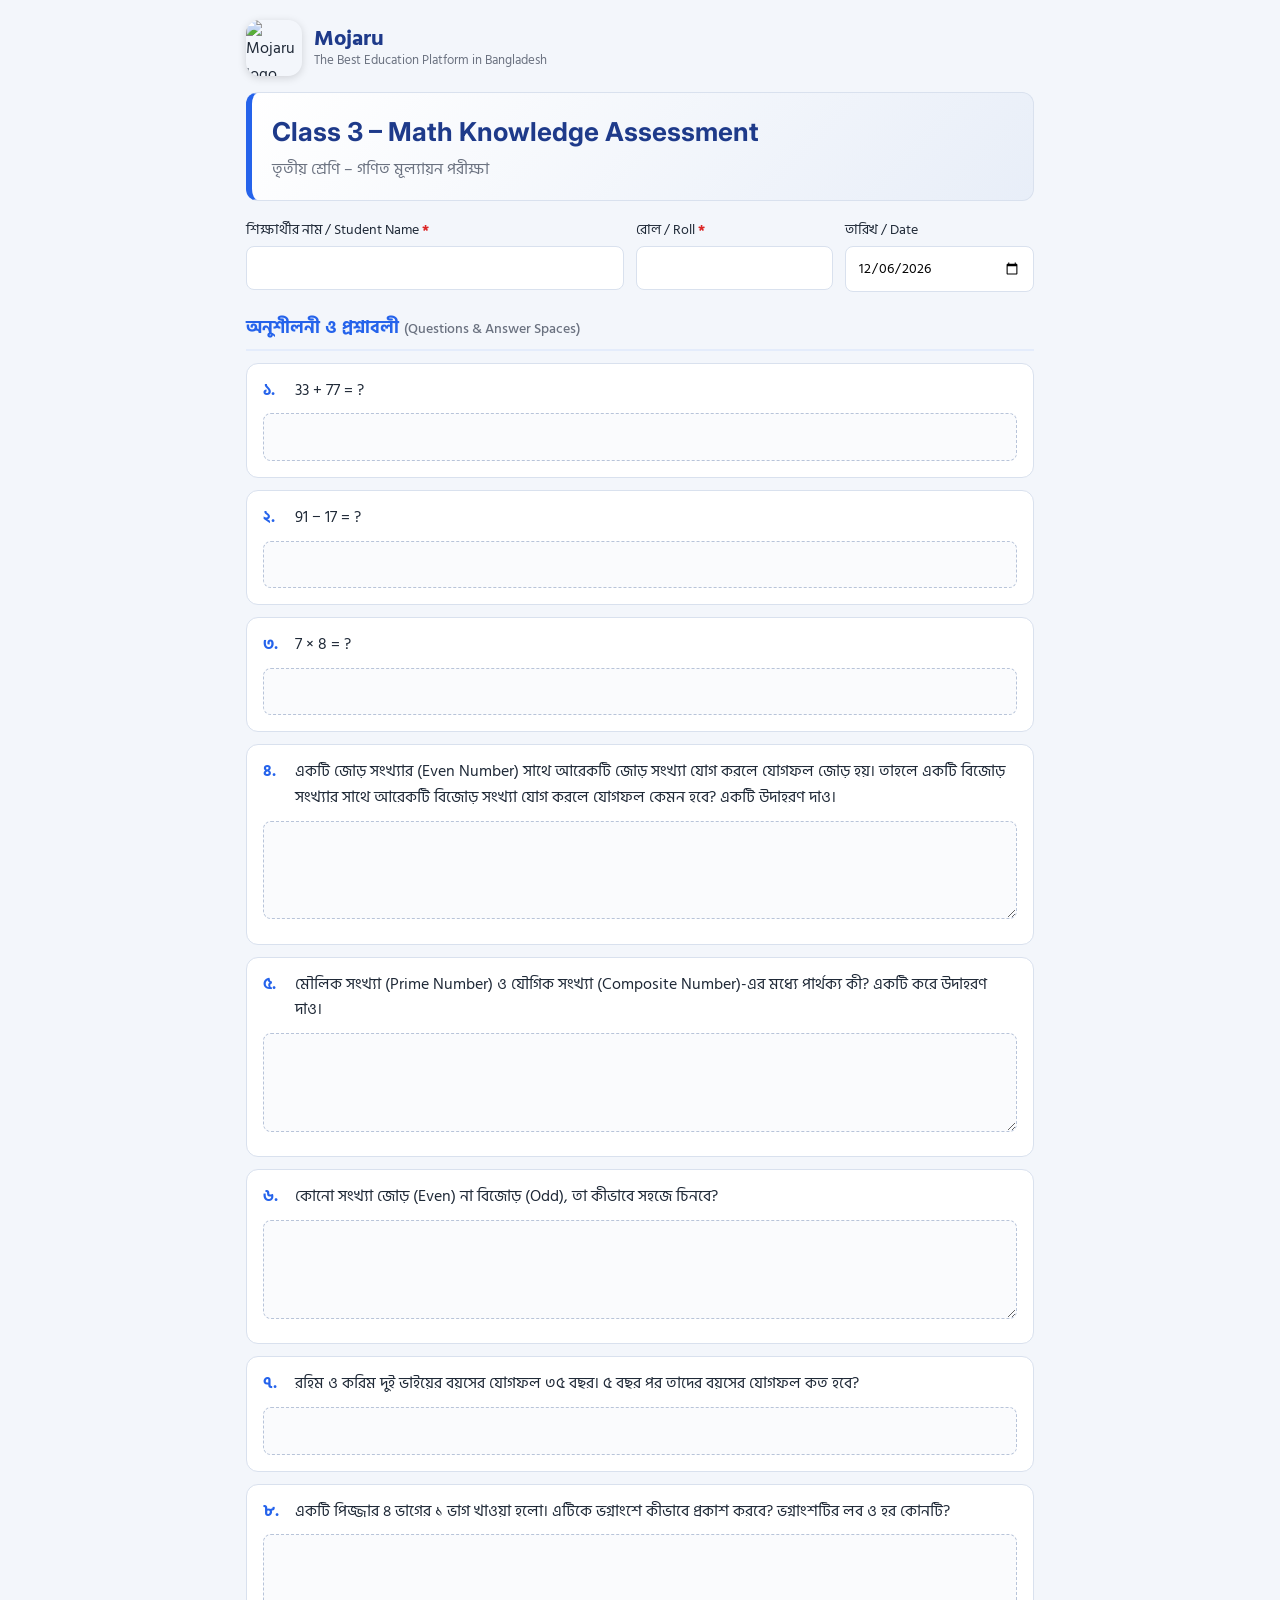
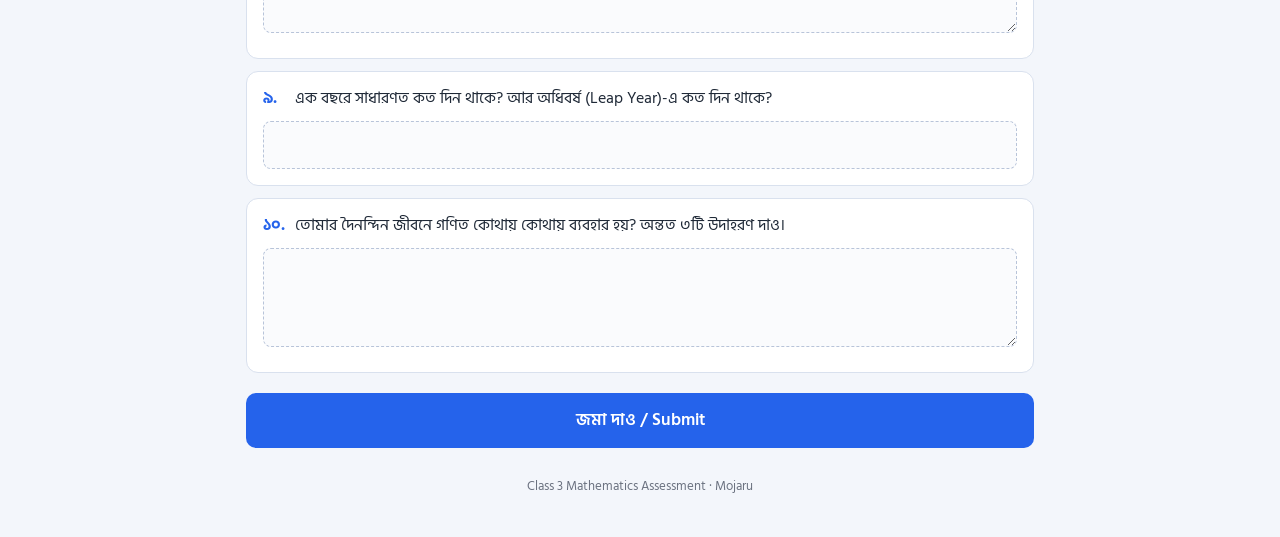
==== index.html @ cbced2e8 "added the qs files" ====
<!DOCTYPE html>
<html lang="bn">
<head>
  <meta charset="UTF-8" />
  <meta name="viewport" content="width=device-width, initial-scale=1" />
  <title>Class 3 – Math Knowledge Assessment | Mojaru</title>
  <link rel="icon" href="https://play-lh.googleusercontent.com/64AHz5lGb3PCpSj0ZFTKEjFczFVuwrWBOUv_wPW1bDMEexcfYLxAdQEu1C7kNn1HbvoEmeVVFfEOszrmVNJf8KE=w96-h96" />
  <link rel="preconnect" href="https://fonts.googleapis.com" />
  <link rel="preconnect" href="https://fonts.gstatic.com" crossorigin />
  <link href="https://fonts.googleapis.com/css2?family=Hind+Siliguri:wght@400;500;600;700&family=Inter:wght@400;500;600;700&display=swap" rel="stylesheet" />
  <link rel="stylesheet" href="style.css" />
</head>
<body>
  <main class="container">

    <header class="brand">
      <img class="logo" src="https://play-lh.googleusercontent.com/64AHz5lGb3PCpSj0ZFTKEjFczFVuwrWBOUv_wPW1bDMEexcfYLxAdQEu1C7kNn1HbvoEmeVVFfEOszrmVNJf8KE=w192-h192" alt="Mojaru logo" width="56" height="56" />
      <div>
        <div class="brand-name">Mojaru</div>
        <div class="brand-tag">The Best Education Platform in Bangladesh</div>
      </div>
    </header>

    <section id="formView">
      <div class="title-card">
        <h1>Class 3 – Math Knowledge Assessment</h1>
        <p>তৃতীয় শ্রেণি – গণিত মূল্যায়ন পরীক্ষা</p>
      </div>

      <form id="assessmentForm" novalidate>
        <div class="info-grid">
          <label class="field">
            <span>শিক্ষার্থীর নাম / Student Name <b class="req">*</b></span>
            <input type="text" id="studentName" name="studentName" autocomplete="name" required />
          </label>
          <label class="field">
            <span>রোল / Roll <b class="req">*</b></span>
            <input type="text" id="roll" name="roll" inputmode="numeric" required />
          </label>
          <label class="field">
            <span>তারিখ / Date</span>
            <input type="date" id="date" name="date" />
          </label>
        </div>

        <h2 class="section-title">অনুশীলনী ও প্রশ্নাবলী <small>(Questions &amp; Answer Spaces)</small></h2>

        <div id="questions"></div>

        <p id="formError" class="error" role="alert" hidden></p>

        <button type="submit" id="submitBtn" class="btn">
          <span class="btn-label">জমা দাও / Submit</span>
          <span class="spinner" aria-hidden="true"></span>
        </button>
      </form>
    </section>

    <section id="doneView" class="done" hidden>
      <div class="done-icon">✓</div>
      <h2>ধন্যবাদ! / Thank you!</h2>
      <p id="doneMsg">তোমার উত্তর সফলভাবে জমা হয়েছে।</p>
      <button type="button" id="againBtn" class="btn btn-ghost">আরেকজন শিক্ষার্থীর জন্য / New student</button>
    </section>

    <footer class="foot">Class 3 Mathematics Assessment · Mojaru</footer>
  </main>

  <script src="script.js"></script>
</body>
</html>
---- style.css ----
:root {
  --blue: #1e3a8a;
  --blue-2: #2563eb;
  --bg: #f3f6fb;
  --card: #ffffff;
  --line: #d9e1ee;
  --text: #1f2937;
  --muted: #6b7280;
  --danger: #dc2626;
  --ok: #16a34a;
  --radius: 12px;
}

* { box-sizing: border-box; }

body {
  margin: 0;
  background: var(--bg);
  color: var(--text);
  font-family: "Hind Siliguri", "Inter", system-ui, -apple-system, "Segoe UI", sans-serif;
  line-height: 1.6;
}

.container {
  max-width: 820px;
  margin: 0 auto;
  padding: 20px 16px 40px;
}

/* Brand */
.brand {
  display: flex;
  align-items: center;
  gap: 12px;
  margin-bottom: 16px;
}
.logo {
  border-radius: 14px;
  box-shadow: 0 2px 8px rgba(0, 0, 0, 0.15);
  object-fit: cover;
}
.brand-name { font-size: 22px; font-weight: 700; color: var(--blue); line-height: 1.1; }
.brand-tag { font-size: 13px; color: var(--muted); }

/* Title */
.title-card {
  background: linear-gradient(135deg, #ffffff, #e8eef8);
  border: 1px solid var(--line);
  border-left: 6px solid var(--blue-2);
  border-radius: var(--radius);
  padding: 18px 20px;
  margin-bottom: 18px;
}
.title-card h1 { margin: 0; font-size: 26px; color: var(--blue); font-family: "Inter", "Hind Siliguri", sans-serif; }
.title-card p { margin: 4px 0 0; color: var(--muted); }

/* Student info */
.info-grid {
  display: grid;
  grid-template-columns: 2fr 1fr 1fr;
  gap: 12px;
  margin-bottom: 8px;
}
.field { display: flex; flex-direction: column; gap: 4px; font-size: 14px; }
.field input {
  padding: 10px 12px;
  border: 1px solid var(--line);
  border-radius: 8px;
  font: inherit;
  background: #fff;
}
.req { color: var(--danger); }

.section-title {
  margin: 22px 0 12px;
  font-size: 18px;
  color: var(--blue-2);
  padding-bottom: 6px;
  border-bottom: 2px solid #e4ecfb;
}
.section-title small { color: var(--muted); font-weight: 500; font-size: 14px; }

/* Question cards */
.q-card {
  background: var(--card);
  border: 1px solid var(--line);
  border-radius: var(--radius);
  padding: 14px 16px 16px;
  margin-bottom: 12px;
  transition: border-color 0.15s, box-shadow 0.15s;
}
.q-card:focus-within { border-color: var(--blue-2); box-shadow: 0 0 0 3px rgba(37, 99, 235, 0.12); }
.q-card.missing { border-color: var(--danger); }

.q-text { display: flex; gap: 10px; font-size: 16px; }
.q-num { color: var(--blue-2); font-weight: 700; min-width: 22px; }

.q-card textarea,
.q-card input[type="text"] {
  width: 100%;
  margin-top: 10px;
  padding: 10px 12px;
  border: 1px dashed #b8c4d9;
  border-radius: 8px;
  font: inherit;
  background: #fafbfd;
  resize: vertical;
}
.q-card textarea:focus,
.q-card input[type="text"]:focus { outline: none; border-style: solid; border-color: var(--blue-2); background: #fff; }

/* Buttons */
.btn {
  display: inline-flex;
  align-items: center;
  justify-content: center;
  gap: 10px;
  width: 100%;
  margin-top: 8px;
  padding: 14px 20px;
  border: 0;
  border-radius: 10px;
  background: var(--blue-2);
  color: #fff;
  font: inherit;
  font-weight: 600;
  font-size: 17px;
  cursor: pointer;
  transition: background 0.15s, transform 0.05s;
}
.btn:hover { background: #1d4ed8; }
.btn:active { transform: translateY(1px); }
.btn:disabled { opacity: 0.7; cursor: not-allowed; }
.btn-ghost { background: #fff; color: var(--blue-2); border: 1px solid var(--blue-2); }
.btn-ghost:hover { background: #eff5ff; }

.spinner {
  display: none;
  width: 18px;
  height: 18px;
  border: 3px solid rgba(255, 255, 255, 0.4);
  border-top-color: #fff;
  border-radius: 50%;
  animation: spin 0.8s linear infinite;
}
.btn.loading .spinner { display: inline-block; }
@keyframes spin { to { transform: rotate(360deg); } }

.error {
  background: #fef2f2;
  border: 1px solid #fecaca;
  color: var(--danger);
  padding: 10px 14px;
  border-radius: 8px;
  margin: 12px 0 0;
}

/* Done */
.done {
  text-align: center;
  background: var(--card);
  border: 1px solid var(--line);
  border-radius: var(--radius);
  padding: 40px 20px;
}
.done-icon {
  width: 72px; height: 72px; line-height: 72px;
  margin: 0 auto 12px;
  border-radius: 50%;
  background: #dcfce7;
  color: var(--ok);
  font-size: 38px;
  font-weight: 700;
}
.done h2 { margin: 0 0 6px; color: var(--blue); }
.done p { color: var(--muted); margin: 0 0 18px; }

.foot { margin-top: 28px; text-align: center; font-size: 13px; color: var(--muted); }

[hidden] { display: none !important; }

@media (max-width: 640px) {
  .info-grid { grid-template-columns: 1fr; }
  .title-card h1 { font-size: 21px; }
}

@media print {
  .btn, .foot { display: none; }
  body { background: #fff; }
}
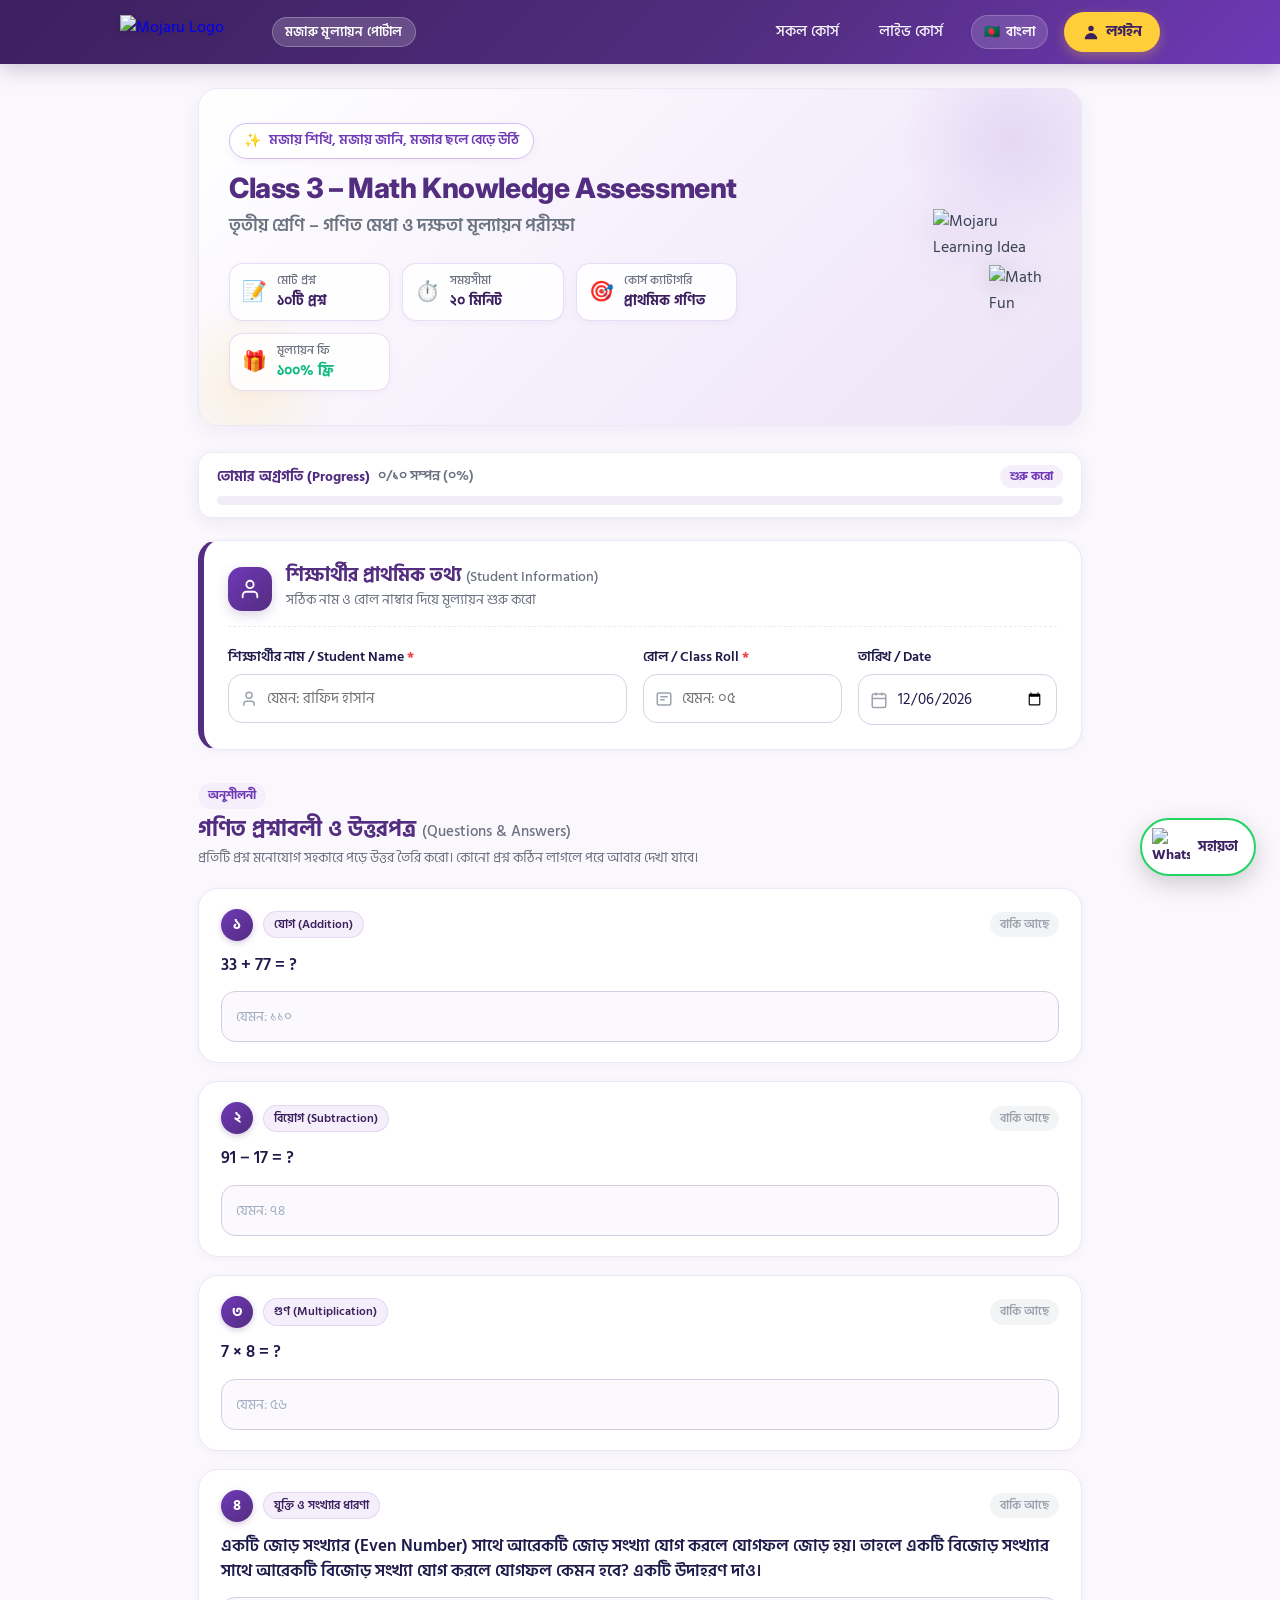
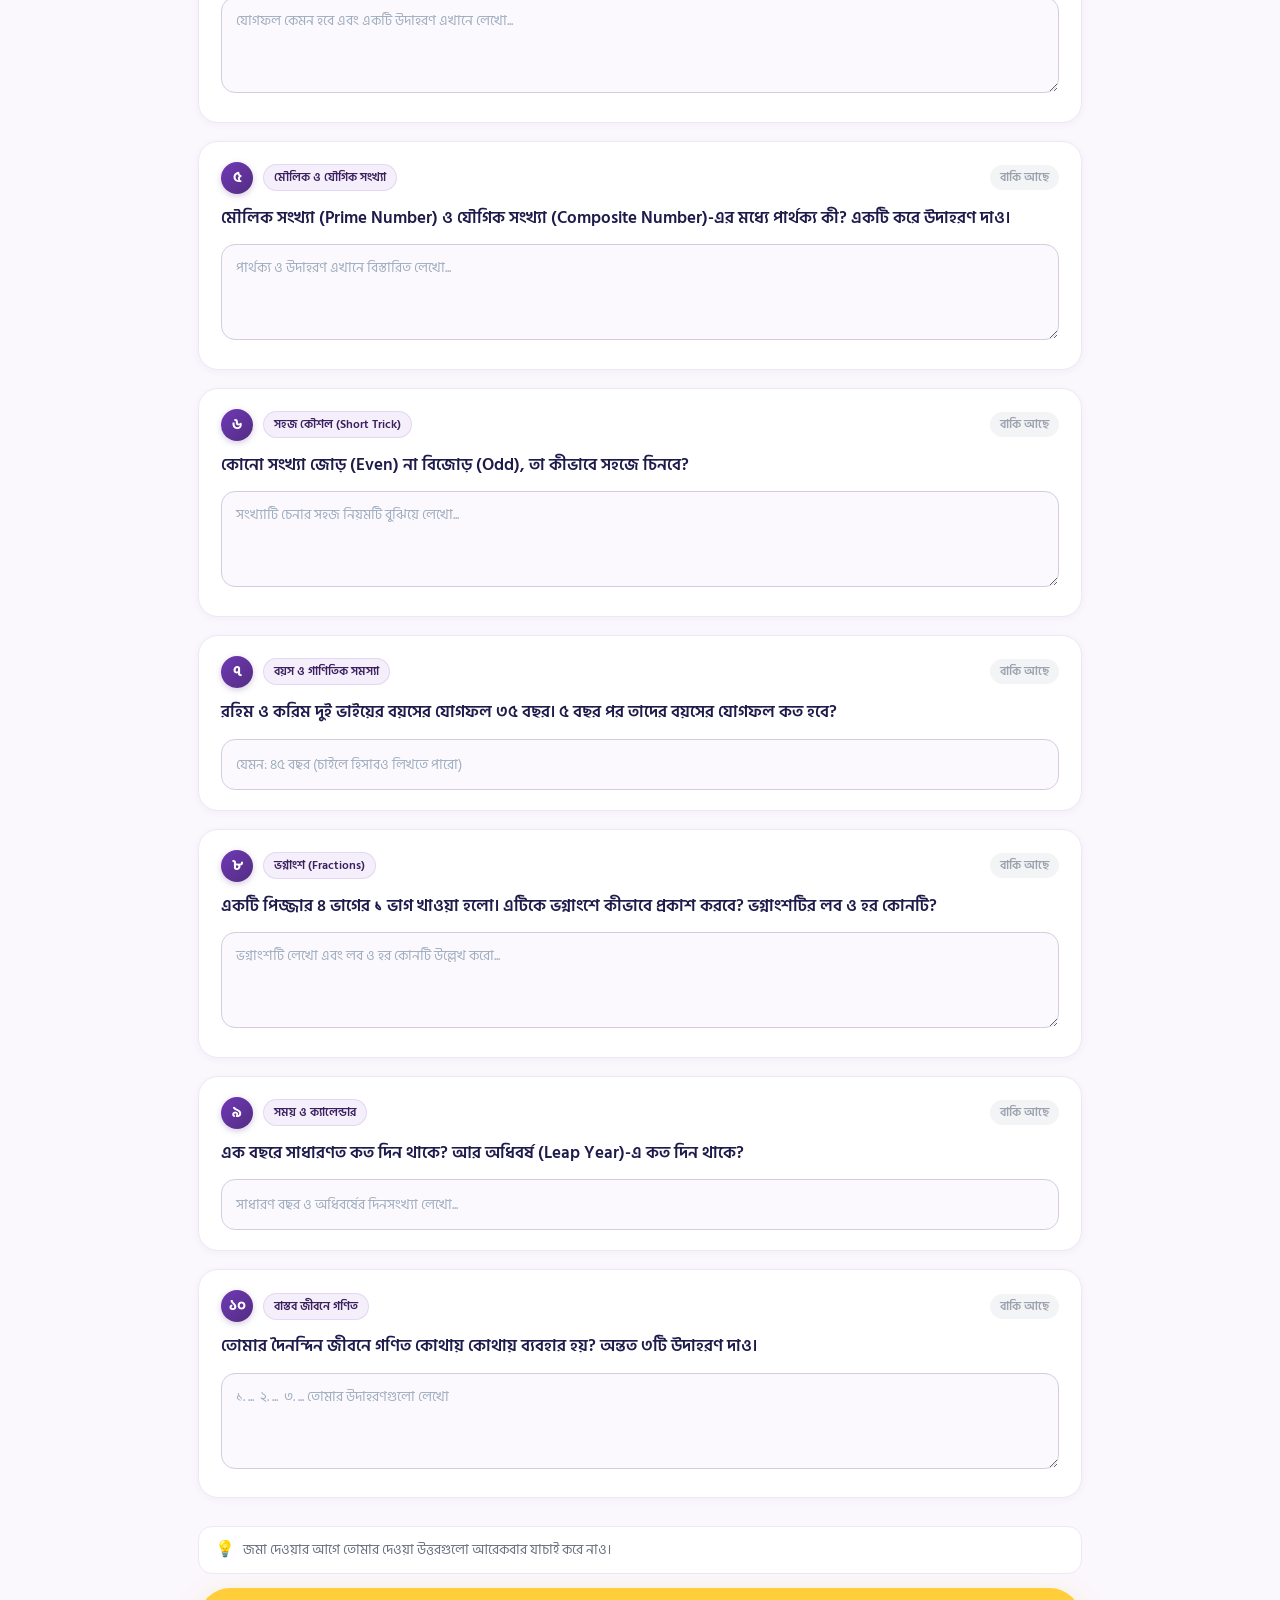
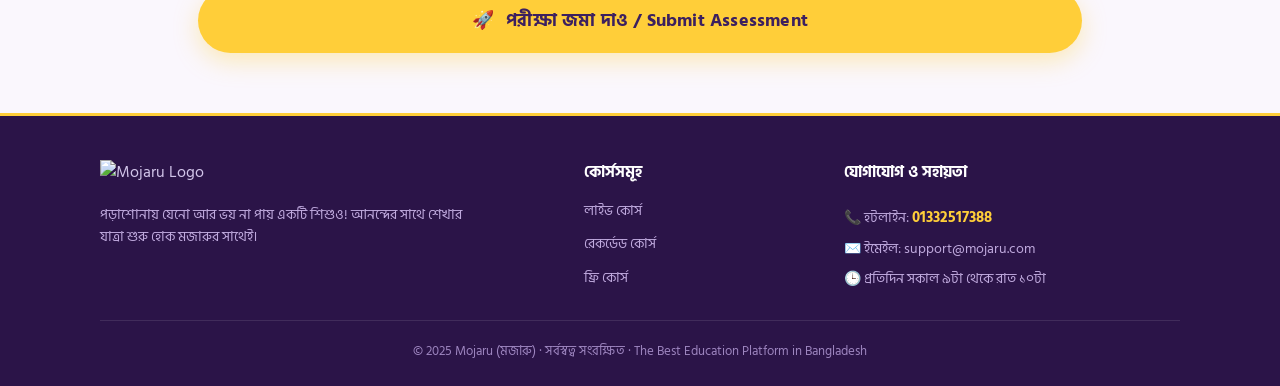
==== commit fbbea784: "update the UI" ====
--- a/index.html
+++ b/index.html
@@ -3,68 +3,300 @@
 <head>
   <meta charset="UTF-8" />
   <meta name="viewport" content="width=device-width, initial-scale=1" />
-  <title>Class 3 – Math Knowledge Assessment | Mojaru</title>
-  <link rel="icon" href="https://play-lh.googleusercontent.com/64AHz5lGb3PCpSj0ZFTKEjFczFVuwrWBOUv_wPW1bDMEexcfYLxAdQEu1C7kNn1HbvoEmeVVFfEOszrmVNJf8KE=w96-h96" />
+  <title>Class 3 – Math Knowledge Assessment | Mojaru (মজারু)</title>
+  <link rel="icon" href="https://mojaru.com/_next/static/media/logo.0992b3f2.png" />
   <link rel="preconnect" href="https://fonts.googleapis.com" />
   <link rel="preconnect" href="https://fonts.gstatic.com" crossorigin />
-  <link href="https://fonts.googleapis.com/css2?family=Hind+Siliguri:wght@400;500;600;700&family=Inter:wght@400;500;600;700&display=swap" rel="stylesheet" />
+  <link href="https://fonts.googleapis.com/css2?family=Hind+Siliguri:wght@400;500;600;700&family=Inter:wght@400;500;600;700;800&display=swap" rel="stylesheet" />
   <link rel="stylesheet" href="style.css" />
 </head>
 <body>
-  <main class="container">
-
-    <header class="brand">
-      <img class="logo" src="https://play-lh.googleusercontent.com/64AHz5lGb3PCpSj0ZFTKEjFczFVuwrWBOUv_wPW1bDMEexcfYLxAdQEu1C7kNn1HbvoEmeVVFfEOszrmVNJf8KE=w192-h192" alt="Mojaru logo" width="56" height="56" />
-      <div>
-        <div class="brand-name">Mojaru</div>
-        <div class="brand-tag">The Best Education Platform in Bangladesh</div>
-      </div>
-    </header>
-
-    <section id="formView">
-      <div class="title-card">
-        <h1>Class 3 – Math Knowledge Assessment</h1>
-        <p>তৃতীয় শ্রেণি – গণিত মূল্যায়ন পরীক্ষা</p>
+
+  <!-- Mojaru Top Navigation Header -->
+  <header class="mojaru-header">
+    <div class="header-inner">
+      <div class="header-left">
+        <a href="https://mojaru.com/bn" target="_blank" rel="noopener noreferrer" class="logo-link" aria-label="Mojaru Home">
+          <img class="mojaru-logo" src="https://mojaru.com/_next/static/media/Logo.60efc7c2.png" alt="Mojaru Logo" width="138" height="34" />
+        </a>
+        <span class="portal-badge">মজারু মূল্যায়ন পোর্টাল</span>
+      </div>
+
+      <nav class="header-nav">
+        <a href="https://mojaru.com/bn/courses/all_course" target="_blank" rel="noopener noreferrer" class="nav-item">সকল কোর্স</a>
+        <a href="https://mojaru.com/bn/courses/all_course?courseType=live" target="_blank" rel="noopener noreferrer" class="nav-item">লাইভ কোর্স</a>
+        <div class="lang-pill">
+          <span class="flag-icon">🇧🇩</span>
+          <span>বাংলা</span>
+        </div>
+        <a href="https://mojaru.com/bn/login" target="_blank" rel="noopener noreferrer" class="btn-login-mojaru">
+          <svg width="18" height="18" viewBox="0 0 20 20" fill="currentColor">
+            <path fill-rule="evenodd" d="M10 9a3 3 0 100-6 3 3 0 000 6zm-7 9a7 7 0 1114 0H3z" clip-rule="evenodd"></path>
+          </svg>
+          <span>লগইন</span>
+        </a>
+      </nav>
+    </div>
+  </header>
+
+  <!-- Main Content Container -->
+  <main class="page-container">
+
+    <!-- Hero / Assessment Banner -->
+    <section class="mojaru-hero">
+      <div class="hero-decor decor-1" aria-hidden="true"></div>
+      <div class="hero-decor decor-2" aria-hidden="true"></div>
+
+      <div class="hero-content">
+        <div class="hero-pill">
+          <span class="pill-sparkle">✨</span>
+          <span>মজায় শিখি, মজায় জানি, মজার ছলে বেড়ে উঠি</span>
+        </div>
+
+        <h1 class="hero-title">Class 3 – Math Knowledge Assessment</h1>
+        <p class="hero-subtitle">তৃতীয় শ্রেণি – গণিত মেধা ও দক্ষতা মূল্যায়ন পরীক্ষা</p>
+
+        <!-- Quick Info Badges -->
+        <div class="hero-meta-grid">
+          <div class="meta-chip">
+            <span class="chip-icon">📝</span>
+            <div class="chip-text">
+              <span class="chip-label">মোট প্রশ্ন</span>
+              <strong class="chip-val">১০টি প্রশ্ন</strong>
+            </div>
+          </div>
+
+          <div class="meta-chip">
+            <span class="chip-icon">⏱️</span>
+            <div class="chip-text">
+              <span class="chip-label">সময়সীমা</span>
+              <strong class="chip-val">২০ মিনিট</strong>
+            </div>
+          </div>
+
+          <div class="meta-chip">
+            <span class="chip-icon">🎯</span>
+            <div class="chip-text">
+              <span class="chip-label">কোর্স ক্যাটাগরি</span>
+              <strong class="chip-val">প্রাথমিক গণিত</strong>
+            </div>
+          </div>
+
+          <div class="meta-chip">
+            <span class="chip-icon">🎁</span>
+            <div class="chip-text">
+              <span class="chip-label">মূল্যায়ন ফি</span>
+              <strong class="chip-val chip-free">১০০% ফ্রি</strong>
+            </div>
+          </div>
+        </div>
+      </div>
+
+      <!-- Hero Mascot Illustration -->
+      <div class="hero-art-box">
+        <img class="hero-bulb" src="https://mojaru.com/_next/static/media/Bulb-icon.435cb339.png" alt="Mojaru Learning Idea" width="90" height="90" />
+        <img class="hero-math-badge" src="https://mojaru.com/_next/static/media/math.2bdc2a9e.png" alt="Math Fun" width="70" height="70" />
+      </div>
+    </section>
+
+    <!-- Assessment Form View -->
+    <section id="formView" class="form-wrapper">
+
+      <!-- Sticky Progress Bar Tracker -->
+      <div id="stickyProgress" class="progress-container">
+        <div class="progress-bar-head">
+          <div class="progress-text-group">
+            <span class="progress-title">তোমার অগ্রগতি (Progress)</span>
+            <span id="progressSummary" class="progress-count">০/১০ সম্পন্ন (০%)</span>
+          </div>
+          <span class="progress-badge" id="progressStatus">শুরু করো</span>
+        </div>
+        <div class="progress-track">
+          <div id="progressBar" class="progress-fill" style="width: 0%;"></div>
+        </div>
       </div>
 
       <form id="assessmentForm" novalidate>
-        <div class="info-grid">
-          <label class="field">
-            <span>শিক্ষার্থীর নাম / Student Name <b class="req">*</b></span>
-            <input type="text" id="studentName" name="studentName" autocomplete="name" required />
-          </label>
-          <label class="field">
-            <span>রোল / Roll <b class="req">*</b></span>
-            <input type="text" id="roll" name="roll" inputmode="numeric" required />
-          </label>
-          <label class="field">
-            <span>তারিখ / Date</span>
-            <input type="date" id="date" name="date" />
-          </label>
-        </div>
-
-        <h2 class="section-title">অনুশীলনী ও প্রশ্নাবলী <small>(Questions &amp; Answer Spaces)</small></h2>
-
-        <div id="questions"></div>
-
-        <p id="formError" class="error" role="alert" hidden></p>
-
-        <button type="submit" id="submitBtn" class="btn">
-          <span class="btn-label">জমা দাও / Submit</span>
-          <span class="spinner" aria-hidden="true"></span>
-        </button>
+        
+        <!-- Student Information Card -->
+        <div class="mojaru-card student-card">
+          <div class="card-head">
+            <div class="card-icon-pill">
+              <svg width="22" height="22" viewBox="0 0 24 24" fill="none" stroke="currentColor" stroke-width="2" stroke-linecap="round" stroke-linejoin="round">
+                <path d="M20 21v-2a4 4 0 0 0-4-4H8a4 4 0 0 0-4 4v2"></path>
+                <circle cx="12" cy="7" r="4"></circle>
+              </svg>
+            </div>
+            <div>
+              <h2 class="card-title">শিক্ষার্থীর প্রাথমিক তথ্য <span class="en-sub">(Student Information)</span></h2>
+              <p class="card-sub">সঠিক নাম ও রোল নাম্বার দিয়ে মূল্যায়ন শুরু করো</p>
+            </div>
+          </div>
+
+          <div class="info-grid">
+            <label class="field-item">
+              <span class="field-label">শিক্ষার্থীর নাম / Student Name <b class="req">*</b></span>
+              <div class="input-with-icon">
+                <svg class="field-svg" width="18" height="18" viewBox="0 0 24 24" fill="none" stroke="currentColor" stroke-width="2">
+                  <path d="M19 21v-2a4 4 0 0 0-4-4H9a4 4 0 0 0-4 4v2"></path>
+                  <circle cx="12" cy="7" r="4"></circle>
+                </svg>
+                <input type="text" id="studentName" name="studentName" autocomplete="name" placeholder="যেমন: রাফিদ হাসান" required />
+              </div>
+            </label>
+
+            <label class="field-item">
+              <span class="field-label">রোল / Class Roll <b class="req">*</b></span>
+              <div class="input-with-icon">
+                <svg class="field-svg" width="18" height="18" viewBox="0 0 24 24" fill="none" stroke="currentColor" stroke-width="2">
+                  <rect x="3" y="4" width="18" height="16" rx="2"></rect>
+                  <line x1="7" y1="9" x2="17" y2="9"></line>
+                  <line x1="7" y1="13" x2="13" y2="13"></line>
+                </svg>
+                <input type="text" id="roll" name="roll" inputmode="numeric" placeholder="যেমন: ০৫" required />
+              </div>
+            </label>
+
+            <label class="field-item">
+              <span class="field-label">তারিখ / Date</span>
+              <div class="input-with-icon">
+                <svg class="field-svg" width="18" height="18" viewBox="0 0 24 24" fill="none" stroke="currentColor" stroke-width="2">
+                  <rect x="3" y="4" width="18" height="18" rx="2" ry="2"></rect>
+                  <line x1="16" y1="2" x2="16" y2="6"></line>
+                  <line x1="8" y1="2" x2="8" y2="6"></line>
+                  <line x1="3" y1="10" x2="21" y2="10"></line>
+                </svg>
+                <input type="date" id="date" name="date" />
+              </div>
+            </label>
+          </div>
+        </div>
+
+        <!-- Section Title for Questions -->
+        <div class="questions-section-header">
+          <div class="section-title-left">
+            <span class="section-tag">অনুশীলনী</span>
+            <h2 class="section-heading">গণিত প্রশ্নাবলী ও উত্তরপত্র <small>(Questions &amp; Answers)</small></h2>
+            <p class="section-desc">প্রতিটি প্রশ্ন মনোযোগ সহকারে পড়ে উত্তর তৈরি করো। কোনো প্রশ্ন কঠিন লাগলে পরে আবার দেখা যাবে।</p>
+          </div>
+        </div>
+
+        <!-- Questions Dynamic Container -->
+        <div id="questions" class="questions-list"></div>
+
+        <!-- Error Notification Banner -->
+        <div id="formError" class="error-banner" role="alert" hidden>
+          <svg width="22" height="22" viewBox="0 0 24 24" fill="none" stroke="currentColor" stroke-width="2">
+            <circle cx="12" cy="12" r="10"></circle>
+            <line x1="12" y1="8" x2="12" y2="12"></line>
+            <line x1="12" y1="16" x2="12.01" y2="16"></line>
+          </svg>
+          <span id="formErrorMsg"></span>
+        </div>
+
+        <!-- Submission Actions Area -->
+        <div class="submit-action-box">
+          <div class="submit-helper-note">
+            <span class="note-icon">💡</span>
+            <span>জমা দেওয়ার আগে তোমার দেওয়া উত্তরগুলো আরেকবার যাচাই করে নাও।</span>
+          </div>
+
+          <button type="submit" id="submitBtn" class="btn-submit-mojaru">
+            <span class="btn-icon">🚀</span>
+            <span class="btn-label">পরীক্ষা জমা দাও / Submit Assessment</span>
+            <span class="spinner" aria-hidden="true"></span>
+          </button>
+        </div>
       </form>
     </section>
 
-    <section id="doneView" class="done" hidden>
-      <div class="done-icon">✓</div>
-      <h2>ধন্যবাদ! / Thank you!</h2>
-      <p id="doneMsg">তোমার উত্তর সফলভাবে জমা হয়েছে।</p>
-      <button type="button" id="againBtn" class="btn btn-ghost">আরেকজন শিক্ষার্থীর জন্য / New student</button>
+    <!-- Success / Done View -->
+    <section id="doneView" class="mojaru-card done-card" hidden>
+      <div class="celebrate-badge">
+        <span class="celebrate-emoji">🎉</span>
+      </div>
+
+      <div class="done-content">
+        <span class="done-tag">সফলভাবে সম্পন্ন হয়েছে</span>
+        <h2 class="done-title">অভিনন্দন! দারুণ পরীক্ষা দিয়েছো!</h2>
+        <p id="doneMsg" class="done-desc">তোমার উত্তরপত্র সফলভাবে মজারু সার্ভারে জমা হয়েছে।</p>
+
+        <div class="done-stats-box">
+          <div class="stat-item">
+            <span class="stat-label">শিক্ষার্থী</span>
+            <strong id="statName" class="stat-value">-</strong>
+          </div>
+          <div class="stat-divider"></div>
+          <div class="stat-item">
+            <span class="stat-label">রোল</span>
+            <strong id="statRoll" class="stat-value">-</strong>
+          </div>
+          <div class="stat-divider"></div>
+          <div class="stat-item">
+            <span class="stat-label">উত্তর সংখ্যা</span>
+            <strong id="statCount" class="stat-value">১০/১০</strong>
+          </div>
+        </div>
+
+        <div class="done-actions">
+          <button type="button" id="againBtn" class="btn-again">
+            <svg width="18" height="18" viewBox="0 0 24 24" fill="none" stroke="currentColor" stroke-width="2">
+              <path d="M3 12a9 9 0 0 1 9-9 9.75 9.75 0 0 1 6.74 2.74L21 8"></path>
+              <path d="M21 3v5h-5"></path>
+              <path d="M21 12a9 9 0 0 1-9 9 9.75 9.75 0 0 1-6.74-2.74L3 16"></path>
+              <path d="M8 16H3v5"></path>
+            </svg>
+            <span>আরেকজন শিক্ষার্থীর জন্য পরীক্ষা নাও</span>
+          </button>
+
+          <a href="https://mojaru.com/bn" target="_blank" rel="noopener noreferrer" class="btn-mojaru-home">
+            <span>মজারু ওয়েবসাইট ভিজিট করো 🌐</span>
+          </a>
+        </div>
+      </div>
     </section>
 
-    <footer class="foot">Class 3 Mathematics Assessment · Mojaru</footer>
   </main>
+
+  <!-- Mojaru Authentic Footer -->
+  <footer class="mojaru-footer">
+    <div class="footer-container">
+      <div class="footer-top">
+        <div class="footer-brand-col">
+          <img class="footer-logo" src="https://mojaru.com/_next/static/media/Logo.60efc7c2.png" alt="Mojaru Logo" width="140" height="34" />
+          <p class="footer-slogan">পড়াশোনায় যেনো আর ভয় না পায় একটি শিশুও! আনন্দের সাথে শেখার যাত্রা শুরু হোক মজারুর সাথেই।</p>
+        </div>
+
+        <div class="footer-links-col">
+          <h4 class="footer-heading">কোর্সসমূহ</h4>
+          <ul>
+            <li><a href="https://mojaru.com/bn/courses/all_course?courseType=live" target="_blank" rel="noopener noreferrer">লাইভ কোর্স</a></li>
+            <li><a href="https://mojaru.com/bn/courses/all_course?courseType=record" target="_blank" rel="noopener noreferrer">রেকর্ডেড কোর্স</a></li>
+            <li><a href="https://mojaru.com/bn/courses/all_course?courseType=free" target="_blank" rel="noopener noreferrer">ফ্রি কোর্স</a></li>
+          </ul>
+        </div>
+
+        <div class="footer-contact-col">
+          <h4 class="footer-heading">যোগাযোগ ও সহায়তা</h4>
+          <p class="contact-line">📞 হটলাইন: <strong>01332517388</strong></p>
+          <p class="contact-line">✉️ ইমেইল: support@mojaru.com</p>
+          <p class="contact-line">🕒 প্রতিদিন সকাল ৯টা থেকে রাত ১০টা</p>
+        </div>
+      </div>
+
+      <div class="footer-bottom">
+        <p>© 2025 Mojaru (মজারু) · সর্বস্বত্ব সংরক্ষিত · The Best Education Platform in Bangladesh</p>
+      </div>
+    </div>
+  </footer>
+
+  <!-- Floating WhatsApp Helpline Widget -->
+  <aside class="floating-whatsapp" aria-label="WhatsApp Support">
+    <a href="https://api.whatsapp.com/send/?phone=01332517388&text=Math%20Assessment%20Help" target="_blank" rel="noopener noreferrer" class="whatsapp-btn" title="হোয়াটসঅ্যাপে যোগাযোগ করো">
+      <img src="https://mojaru.com/images/whs.gif" alt="WhatsApp" width="38" height="38" />
+      <span class="whatsapp-label">সহায়তা</span>
+    </a>
+  </aside>
 
   <script src="script.js"></script>
 </body>
--- a/style.css
+++ b/style.css
@@ -1,190 +1,1181 @@
+/* ==========================================================================
+   Mojaru (মজারু) Design System & Stylesheet
+   Class 3 Math Knowledge Assessment
+   Inspired by https://mojaru.com/bn
+   ========================================================================== */
+
 :root {
-  --blue: #1e3a8a;
-  --blue-2: #2563eb;
-  --bg: #f3f6fb;
-  --card: #ffffff;
-  --line: #d9e1ee;
-  --text: #1f2937;
-  --muted: #6b7280;
-  --danger: #dc2626;
-  --ok: #16a34a;
-  --radius: 12px;
-}
-
-* { box-sizing: border-box; }
+  /* Mojaru Brand Palette */
+  --mojaru-purple-dark: #3c205f;
+  --mojaru-purple-primary: #532d80;
+  --mojaru-purple-vibrant: #6f39b7;
+  --mojaru-purple-light: #844cd1;
+  --mojaru-purple-tint: #f4effa;
+  --mojaru-purple-subtle: #ede8f5;
+  --mojaru-lavender: #d2bef4;
+
+  /* Mojaru Accent Colors */
+  --mojaru-yellow: #ffce39;
+  --mojaru-yellow-hover: #f5bf23;
+  --mojaru-yellow-tint: #fff9e6;
+  --mojaru-green: #10b981;
+  --mojaru-green-tint: #ecfdf5;
+  --mojaru-red: #ef4444;
+  --mojaru-red-tint: #fef2f2;
+
+  /* Base & Neutrals */
+  --bg-page: #faf7fd;
+  --bg-card: #ffffff;
+  --text-main: #1e1b4b;
+  --text-body: #374151;
+  --text-muted: #6b7280;
+  --line-color: #ede8f5;
+  --line-focus: #844cd1;
+
+  /* Layout & Elevations */
+  --radius-sm: 8px;
+  --radius-md: 14px;
+  --radius-lg: 20px;
+  --radius-full: 9999px;
+  --shadow-sm: 0 2px 8px rgba(83, 45, 128, 0.04);
+  --shadow-md: 0 6px 20px rgba(83, 45, 128, 0.06);
+  --shadow-lg: 0 12px 36px rgba(83, 45, 128, 0.1);
+  --shadow-yellow: 0 8px 24px rgba(255, 206, 57, 0.35);
+
+  /* Typography */
+  --font-family: "Hind Siliguri", "Inter", -apple-system, BlinkMacSystemFont, "Segoe UI", Roboto, sans-serif;
+}
+
+/* Base Resets */
+*, *::before, *::after {
+  box-sizing: border-box;
+  margin: 0;
+  padding: 0;
+}
+
+html {
+  scroll-behavior: smooth;
+  -webkit-font-smoothing: antialiased;
+}
 
 body {
-  margin: 0;
-  background: var(--bg);
-  color: var(--text);
-  font-family: "Hind Siliguri", "Inter", system-ui, -apple-system, "Segoe UI", sans-serif;
+  font-family: var(--font-family);
+  background-color: var(--bg-page);
+  color: var(--text-body);
   line-height: 1.6;
-}
-
-.container {
-  max-width: 820px;
+  min-height: 100vh;
+  display: flex;
+  flex-direction: column;
+}
+
+/* ==========================================================================
+   Header Navigation (Mojaru Style)
+   ========================================================================== */
+.mojaru-header {
+  background: var(--mojaru-purple-primary);
+  background: linear-gradient(135deg, var(--mojaru-purple-dark) 0%, var(--mojaru-purple-primary) 60%, var(--mojaru-purple-vibrant) 100%);
+  color: #ffffff;
+  box-shadow: 0 4px 20px rgba(60, 32, 95, 0.25);
+  position: sticky;
+  top: 0;
+  z-index: 1000;
+  backdrop-filter: blur(10px);
+}
+
+.header-inner {
+  max-width: 1080px;
   margin: 0 auto;
-  padding: 20px 16px 40px;
-}
-
-/* Brand */
-.brand {
-  display: flex;
-  align-items: center;
+  padding: 12px 20px;
+  display: flex;
+  align-items: center;
+  justify-content: space-between;
+}
+
+.header-left {
+  display: flex;
+  align-items: center;
+  gap: 14px;
+}
+
+.logo-link {
+  display: flex;
+  align-items: center;
+  text-decoration: none;
+  transition: transform 0.2s ease;
+}
+
+.logo-link:hover {
+  transform: scale(1.02);
+}
+
+.mojaru-logo {
+  height: 34px;
+  width: auto;
+  object-fit: contain;
+  filter: brightness(1) drop-shadow(0 2px 4px rgba(0,0,0,0.15));
+}
+
+.portal-badge {
+  background: rgba(255, 255, 255, 0.18);
+  border: 1px solid rgba(255, 255, 255, 0.25);
+  color: #ffffff;
+  font-size: 13px;
+  font-weight: 600;
+  padding: 4px 12px;
+  border-radius: var(--radius-full);
+  display: inline-block;
+  letter-spacing: 0.3px;
+}
+
+.header-nav {
+  display: flex;
+  align-items: center;
+  gap: 16px;
+}
+
+.nav-item {
+  color: #ffffff;
+  text-decoration: none;
+  font-size: 15px;
+  font-weight: 500;
+  padding: 6px 12px;
+  border-radius: var(--radius-sm);
+  transition: all 0.2s ease;
+  opacity: 0.95;
+}
+
+.nav-item:hover {
+  background: rgba(255, 255, 255, 0.15);
+  opacity: 1;
+}
+
+.lang-pill {
+  display: flex;
+  align-items: center;
+  gap: 6px;
+  background: rgba(255, 255, 255, 0.14);
+  padding: 6px 12px;
+  border-radius: var(--radius-full);
+  font-size: 13px;
+  font-weight: 600;
+  color: #ffffff;
+  border: 1px solid rgba(255, 255, 255, 0.2);
+}
+
+.btn-login-mojaru {
+  display: inline-flex;
+  align-items: center;
+  gap: 6px;
+  background: var(--mojaru-yellow);
+  color: var(--mojaru-purple-dark);
+  text-decoration: none;
+  font-weight: 700;
+  font-size: 15px;
+  padding: 8px 18px;
+  border-radius: var(--radius-full);
+  box-shadow: 0 4px 12px rgba(255, 206, 57, 0.3);
+  transition: all 0.2s ease;
+}
+
+.btn-login-mojaru:hover {
+  background: var(--mojaru-yellow-hover);
+  transform: translateY(-1px);
+  box-shadow: 0 6px 16px rgba(255, 206, 57, 0.45);
+}
+
+/* ==========================================================================
+   Page Container & Layout
+   ========================================================================== */
+.page-container {
+  max-width: 920px;
+  width: 100%;
+  margin: 0 auto;
+  padding: 24px 18px 60px;
+  flex: 1;
+}
+
+/* ==========================================================================
+   Hero / Assessment Banner
+   ========================================================================== */
+.mojaru-hero {
+  position: relative;
+  background: linear-gradient(135deg, #ffffff 0%, #f6f0fc 50%, #ede3f7 100%);
+  border: 1px solid var(--mojaru-purple-subtle);
+  border-radius: var(--radius-lg);
+  padding: 34px 30px;
+  margin-bottom: 26px;
+  overflow: hidden;
+  box-shadow: var(--shadow-md);
+  display: flex;
+  align-items: center;
+  justify-content: space-between;
+  gap: 20px;
+}
+
+.hero-decor {
+  position: absolute;
+  border-radius: 50%;
+  pointer-events: none;
+}
+
+.decor-1 {
+  width: 220px;
+  height: 220px;
+  background: radial-gradient(circle, rgba(132, 76, 209, 0.12) 0%, rgba(132, 76, 209, 0) 70%);
+  top: -60px;
+  right: -40px;
+}
+
+.decor-2 {
+  width: 180px;
+  height: 180px;
+  background: radial-gradient(circle, rgba(255, 206, 57, 0.15) 0%, rgba(255, 206, 57, 0) 70%);
+  bottom: -50px;
+  left: -40px;
+}
+
+.hero-content {
+  position: relative;
+  z-index: 1;
+  max-width: 680px;
+}
+
+.hero-pill {
+  display: inline-flex;
+  align-items: center;
+  gap: 8px;
+  background: #ffffff;
+  border: 1px solid var(--mojaru-lavender);
+  color: var(--mojaru-purple-vibrant);
+  padding: 6px 14px;
+  border-radius: var(--radius-full);
+  font-size: 13.5px;
+  font-weight: 600;
+  margin-bottom: 12px;
+  box-shadow: 0 2px 8px rgba(83, 45, 128, 0.05);
+}
+
+.pill-sparkle {
+  font-size: 14px;
+}
+
+.hero-title {
+  font-size: 28px;
+  font-weight: 800;
+  color: var(--mojaru-purple-primary);
+  line-height: 1.25;
+  margin-bottom: 6px;
+  font-family: "Inter", "Hind Siliguri", sans-serif;
+  letter-spacing: -0.4px;
+}
+
+.hero-subtitle {
+  font-size: 18px;
+  font-weight: 600;
+  color: var(--text-muted);
+  margin-bottom: 22px;
+}
+
+.hero-meta-grid {
+  display: grid;
+  grid-template-columns: repeat(auto-fit, minmax(130px, 1fr));
   gap: 12px;
-  margin-bottom: 16px;
-}
-.logo {
-  border-radius: 14px;
-  box-shadow: 0 2px 8px rgba(0, 0, 0, 0.15);
-  object-fit: cover;
-}
-.brand-name { font-size: 22px; font-weight: 700; color: var(--blue); line-height: 1.1; }
-.brand-tag { font-size: 13px; color: var(--muted); }
-
-/* Title */
-.title-card {
-  background: linear-gradient(135deg, #ffffff, #e8eef8);
-  border: 1px solid var(--line);
-  border-left: 6px solid var(--blue-2);
-  border-radius: var(--radius);
-  padding: 18px 20px;
-  margin-bottom: 18px;
-}
-.title-card h1 { margin: 0; font-size: 26px; color: var(--blue); font-family: "Inter", "Hind Siliguri", sans-serif; }
-.title-card p { margin: 4px 0 0; color: var(--muted); }
-
-/* Student info */
+}
+
+.meta-chip {
+  display: flex;
+  align-items: center;
+  gap: 10px;
+  background: rgba(255, 255, 255, 0.85);
+  border: 1px solid rgba(132, 76, 209, 0.18);
+  border-radius: var(--radius-md);
+  padding: 8px 12px;
+  box-shadow: 0 2px 6px rgba(83, 45, 128, 0.04);
+}
+
+.chip-icon {
+  font-size: 20px;
+  line-height: 1;
+}
+
+.chip-text {
+  display: flex;
+  flex-direction: column;
+}
+
+.chip-label {
+  font-size: 11.5px;
+  color: var(--text-muted);
+  font-weight: 500;
+}
+
+.chip-val {
+  font-size: 13.5px;
+  color: var(--mojaru-purple-dark);
+  font-weight: 700;
+}
+
+.chip-free {
+  color: var(--mojaru-green);
+}
+
+.hero-art-box {
+  position: relative;
+  width: 140px;
+  height: 140px;
+  flex-shrink: 0;
+  display: flex;
+  align-items: center;
+  justify-content: center;
+}
+
+.hero-bulb {
+  width: 96px;
+  height: 96px;
+  object-fit: contain;
+  filter: drop-shadow(0 8px 16px rgba(111, 57, 183, 0.25));
+  animation: float-gentle 3.5s ease-in-out infinite;
+}
+
+.hero-math-badge {
+  position: absolute;
+  bottom: 0px;
+  right: 0px;
+  width: 62px;
+  height: 62px;
+  object-fit: contain;
+  filter: drop-shadow(0 4px 10px rgba(0, 0, 0, 0.15));
+  animation: float-rotate 5s ease-in-out infinite alternate;
+}
+
+@keyframes float-gentle {
+  0%, 100% { transform: translateY(0); }
+  50% { transform: translateY(-8px); }
+}
+
+@keyframes float-rotate {
+  0% { transform: rotate(0deg) scale(1); }
+  100% { transform: rotate(6deg) scale(1.05); }
+}
+
+/* ==========================================================================
+   Sticky Progress Bar Tracker
+   ========================================================================== */
+.progress-container {
+  position: sticky;
+  top: 68px;
+  z-index: 900;
+  background: rgba(255, 255, 255, 0.96);
+  backdrop-filter: blur(8px);
+  border: 1px solid var(--mojaru-purple-subtle);
+  border-radius: var(--radius-md);
+  padding: 12px 18px;
+  margin-bottom: 22px;
+  box-shadow: 0 4px 16px rgba(83, 45, 128, 0.08);
+  transition: all 0.2s ease;
+}
+
+.progress-bar-head {
+  display: flex;
+  align-items: center;
+  justify-content: space-between;
+  margin-bottom: 8px;
+}
+
+.progress-text-group {
+  display: flex;
+  align-items: center;
+  gap: 8px;
+}
+
+.progress-title {
+  font-size: 14px;
+  font-weight: 700;
+  color: var(--mojaru-purple-primary);
+}
+
+.progress-count {
+  font-size: 13.5px;
+  font-weight: 600;
+  color: var(--text-muted);
+}
+
+.progress-badge {
+  font-size: 12px;
+  font-weight: 700;
+  background: var(--mojaru-purple-tint);
+  color: var(--mojaru-purple-vibrant);
+  padding: 2px 10px;
+  border-radius: var(--radius-full);
+}
+
+.progress-track {
+  width: 100%;
+  height: 9px;
+  background: #f1ecf7;
+  border-radius: var(--radius-full);
+  overflow: hidden;
+  position: relative;
+}
+
+.progress-fill {
+  height: 100%;
+  background: linear-gradient(90deg, var(--mojaru-yellow) 0%, var(--mojaru-purple-vibrant) 60%, var(--mojaru-purple-primary) 100%);
+  border-radius: var(--radius-full);
+  transition: width 0.35s cubic-bezier(0.4, 0, 0.2, 1);
+}
+
+/* ==========================================================================
+   Mojaru Cards & Student Information
+   ========================================================================== */
+.mojaru-card {
+  background: var(--bg-card);
+  border: 1px solid var(--mojaru-purple-subtle);
+  border-radius: var(--radius-lg);
+  padding: 24px;
+  box-shadow: var(--shadow-sm);
+  transition: box-shadow 0.2s ease, border-color 0.2s ease;
+}
+
+.student-card {
+  margin-bottom: 26px;
+  border-left: 6px solid var(--mojaru-purple-primary);
+}
+
+.card-head {
+  display: flex;
+  align-items: center;
+  gap: 14px;
+  margin-bottom: 20px;
+  padding-bottom: 14px;
+  border-bottom: 1px dashed var(--line-color);
+}
+
+.card-icon-pill {
+  width: 44px;
+  height: 44px;
+  border-radius: var(--radius-md);
+  background: linear-gradient(135deg, var(--mojaru-purple-vibrant), var(--mojaru-purple-primary));
+  color: #ffffff;
+  display: flex;
+  align-items: center;
+  justify-content: center;
+  box-shadow: 0 4px 12px rgba(83, 45, 128, 0.2);
+  flex-shrink: 0;
+}
+
+.card-title {
+  font-size: 19px;
+  font-weight: 700;
+  color: var(--mojaru-purple-primary);
+  line-height: 1.2;
+}
+
+.en-sub {
+  font-size: 14px;
+  font-weight: 500;
+  color: var(--text-muted);
+}
+
+.card-sub {
+  font-size: 13.5px;
+  color: var(--text-muted);
+  margin-top: 2px;
+}
+
 .info-grid {
   display: grid;
   grid-template-columns: 2fr 1fr 1fr;
+  gap: 16px;
+}
+
+.field-item {
+  display: flex;
+  flex-direction: column;
+  gap: 6px;
+}
+
+.field-label {
+  font-size: 13.5px;
+  font-weight: 600;
+  color: var(--text-main);
+}
+
+.req {
+  color: var(--mojaru-red);
+}
+
+.input-with-icon {
+  position: relative;
+  display: flex;
+  align-items: center;
+}
+
+.field-svg {
+  position: absolute;
+  left: 12px;
+  color: #9ca3af;
+  pointer-events: none;
+}
+
+.input-with-icon input {
+  width: 100%;
+  padding: 11px 12px 11px 38px;
+  border: 1px solid #d9d0e6;
+  border-radius: var(--radius-md);
+  font-size: 15px;
+  font-family: inherit;
+  background: #ffffff;
+  color: var(--text-main);
+  transition: all 0.2s ease;
+}
+
+.input-with-icon input:focus {
+  outline: none;
+  border-color: var(--mojaru-purple-light);
+  box-shadow: 0 0 0 3px rgba(132, 76, 209, 0.14);
+}
+
+/* ==========================================================================
+   Questions Section
+   ========================================================================== */
+.questions-section-header {
+  margin: 32px 0 18px;
+}
+
+.section-tag {
+  background: var(--mojaru-purple-tint);
+  color: var(--mojaru-purple-vibrant);
+  font-size: 12px;
+  font-weight: 700;
+  padding: 3px 10px;
+  border-radius: var(--radius-full);
+  display: inline-block;
+  margin-bottom: 6px;
+}
+
+.section-heading {
+  font-size: 22px;
+  font-weight: 700;
+  color: var(--mojaru-purple-primary);
+  line-height: 1.3;
+}
+
+.section-heading small {
+  font-size: 15px;
+  font-weight: 500;
+  color: var(--text-muted);
+}
+
+.section-desc {
+  font-size: 14px;
+  color: var(--text-muted);
+  margin-top: 4px;
+}
+
+.questions-list {
+  display: flex;
+  flex-direction: column;
+  gap: 18px;
+}
+
+/* Question Cards */
+.q-card {
+  background: var(--bg-card);
+  border: 1px solid var(--mojaru-purple-subtle);
+  border-radius: var(--radius-lg);
+  padding: 20px 22px;
+  box-shadow: var(--shadow-sm);
+  transition: all 0.25s ease;
+  position: relative;
+}
+
+.q-card:hover {
+  box-shadow: var(--shadow-md);
+  transform: translateY(-2px);
+  border-color: var(--mojaru-lavender);
+}
+
+.q-card:focus-within {
+  border-color: var(--mojaru-purple-vibrant);
+  box-shadow: 0 0 0 4px rgba(111, 57, 183, 0.12), var(--shadow-md);
+}
+
+.q-card.answered {
+  border-color: #c7d2fe;
+  background: #ffffff;
+}
+
+.q-card.missing {
+  border-color: var(--mojaru-red) !important;
+  background: var(--mojaru-red-tint);
+  animation: shake 0.4s ease-in-out;
+}
+
+@keyframes shake {
+  0%, 100% { transform: translateX(0); }
+  20%, 60% { transform: translateX(-4px); }
+  40%, 80% { transform: translateX(4px); }
+}
+
+.q-header {
+  display: flex;
+  align-items: center;
+  justify-content: space-between;
+  margin-bottom: 12px;
+  gap: 10px;
+}
+
+.q-left-badges {
+  display: flex;
+  align-items: center;
+  gap: 10px;
+}
+
+.q-num-pill {
+  width: 32px;
+  height: 32px;
+  border-radius: 50%;
+  background: linear-gradient(135deg, var(--mojaru-purple-vibrant), var(--mojaru-purple-primary));
+  color: #ffffff;
+  display: flex;
+  align-items: center;
+  justify-content: center;
+  font-weight: 700;
+  font-size: 15px;
+  flex-shrink: 0;
+  box-shadow: 0 2px 6px rgba(83, 45, 128, 0.25);
+}
+
+.q-category-tag {
+  background: var(--mojaru-purple-tint);
+  color: var(--mojaru-purple-dark);
+  font-size: 12px;
+  font-weight: 600;
+  padding: 3px 10px;
+  border-radius: var(--radius-full);
+  border: 1px solid rgba(132, 76, 209, 0.15);
+}
+
+.q-status-badge {
+  font-size: 12px;
+  font-weight: 600;
+  padding: 3px 10px;
+  border-radius: var(--radius-full);
+  background: #f3f4f6;
+  color: #9ca3af;
+  transition: all 0.2s ease;
+}
+
+.q-card.answered .q-status-badge {
+  background: var(--mojaru-green-tint);
+  color: var(--mojaru-green);
+  font-weight: 700;
+}
+
+.q-body {
+  margin-bottom: 14px;
+}
+
+.q-text {
+  font-size: 16.5px;
+  font-weight: 600;
+  color: var(--text-main);
+  line-height: 1.5;
+}
+
+.q-input-wrap {
+  position: relative;
+}
+
+.q-card input[type="text"],
+.q-card textarea {
+  width: 100%;
+  padding: 12px 14px;
+  border: 1.5px solid #d5cce3;
+  border-radius: var(--radius-md);
+  font-family: inherit;
+  font-size: 15.5px;
+  color: var(--text-main);
+  background: #fbf9fd;
+  transition: all 0.2s ease;
+}
+
+.q-card textarea {
+  min-height: 85px;
+  resize: vertical;
+  line-height: 1.5;
+}
+
+.q-card input[type="text"]::placeholder,
+.q-card textarea::placeholder {
+  color: #a0aec0;
+  font-size: 14px;
+}
+
+.q-card input[type="text"]:focus,
+.q-card textarea:focus {
+  outline: none;
+  border-color: var(--mojaru-purple-vibrant);
+  background: #ffffff;
+  box-shadow: 0 0 0 3px rgba(111, 57, 183, 0.14);
+}
+
+/* ==========================================================================
+   Error Banner & Submit Action
+   ========================================================================== */
+.error-banner {
+  display: flex;
+  align-items: center;
   gap: 12px;
-  margin-bottom: 8px;
-}
-.field { display: flex; flex-direction: column; gap: 4px; font-size: 14px; }
-.field input {
-  padding: 10px 12px;
-  border: 1px solid var(--line);
-  border-radius: 8px;
-  font: inherit;
-  background: #fff;
-}
-.req { color: var(--danger); }
-
-.section-title {
-  margin: 22px 0 12px;
+  background: var(--mojaru-red-tint);
+  border: 1.5px solid #fecaca;
+  color: var(--mojaru-red);
+  padding: 14px 18px;
+  border-radius: var(--radius-md);
+  margin-top: 20px;
+  font-size: 15px;
+  font-weight: 600;
+  box-shadow: 0 2px 10px rgba(239, 68, 68, 0.1);
+}
+
+.submit-action-box {
+  margin-top: 28px;
+  display: flex;
+  flex-direction: column;
+  gap: 14px;
+}
+
+.submit-helper-note {
+  display: flex;
+  align-items: center;
+  gap: 8px;
+  font-size: 14px;
+  color: var(--text-muted);
+  background: #ffffff;
+  border: 1px solid var(--mojaru-purple-subtle);
+  border-radius: var(--radius-md);
+  padding: 10px 16px;
+}
+
+.note-icon {
+  font-size: 16px;
+}
+
+.btn-submit-mojaru {
+  width: 100%;
+  display: flex;
+  align-items: center;
+  justify-content: center;
+  gap: 12px;
+  background: var(--mojaru-yellow);
+  color: var(--mojaru-purple-dark);
+  border: 0;
+  border-radius: var(--radius-full);
+  padding: 18px 24px;
+  font-family: inherit;
   font-size: 18px;
-  color: var(--blue-2);
-  padding-bottom: 6px;
-  border-bottom: 2px solid #e4ecfb;
-}
-.section-title small { color: var(--muted); font-weight: 500; font-size: 14px; }
-
-/* Question cards */
-.q-card {
-  background: var(--card);
-  border: 1px solid var(--line);
-  border-radius: var(--radius);
-  padding: 14px 16px 16px;
-  margin-bottom: 12px;
-  transition: border-color 0.15s, box-shadow 0.15s;
-}
-.q-card:focus-within { border-color: var(--blue-2); box-shadow: 0 0 0 3px rgba(37, 99, 235, 0.12); }
-.q-card.missing { border-color: var(--danger); }
-
-.q-text { display: flex; gap: 10px; font-size: 16px; }
-.q-num { color: var(--blue-2); font-weight: 700; min-width: 22px; }
-
-.q-card textarea,
-.q-card input[type="text"] {
-  width: 100%;
-  margin-top: 10px;
-  padding: 10px 12px;
-  border: 1px dashed #b8c4d9;
-  border-radius: 8px;
-  font: inherit;
-  background: #fafbfd;
-  resize: vertical;
-}
-.q-card textarea:focus,
-.q-card input[type="text"]:focus { outline: none; border-style: solid; border-color: var(--blue-2); background: #fff; }
-
-/* Buttons */
-.btn {
-  display: inline-flex;
-  align-items: center;
-  justify-content: center;
-  gap: 10px;
-  width: 100%;
-  margin-top: 8px;
-  padding: 14px 20px;
-  border: 0;
-  border-radius: 10px;
-  background: var(--blue-2);
-  color: #fff;
-  font: inherit;
-  font-weight: 600;
-  font-size: 17px;
+  font-weight: 800;
   cursor: pointer;
-  transition: background 0.15s, transform 0.05s;
-}
-.btn:hover { background: #1d4ed8; }
-.btn:active { transform: translateY(1px); }
-.btn:disabled { opacity: 0.7; cursor: not-allowed; }
-.btn-ghost { background: #fff; color: var(--blue-2); border: 1px solid var(--blue-2); }
-.btn-ghost:hover { background: #eff5ff; }
+  box-shadow: var(--shadow-yellow);
+  transition: all 0.25s cubic-bezier(0.4, 0, 0.2, 1);
+  letter-spacing: 0.2px;
+}
+
+.btn-submit-mojaru:hover {
+  background: var(--mojaru-yellow-hover);
+  transform: translateY(-2px) scale(1.01);
+  box-shadow: 0 12px 30px rgba(255, 206, 57, 0.45);
+}
+
+.btn-submit-mojaru:active {
+  transform: translateY(1px) scale(0.99);
+}
+
+.btn-submit-mojaru:disabled {
+  opacity: 0.7;
+  cursor: not-allowed;
+  transform: none;
+}
 
 .spinner {
   display: none;
-  width: 18px;
-  height: 18px;
-  border: 3px solid rgba(255, 255, 255, 0.4);
-  border-top-color: #fff;
+  width: 22px;
+  height: 22px;
+  border: 3px solid rgba(60, 32, 95, 0.3);
+  border-top-color: var(--mojaru-purple-dark);
   border-radius: 50%;
   animation: spin 0.8s linear infinite;
 }
-.btn.loading .spinner { display: inline-block; }
-@keyframes spin { to { transform: rotate(360deg); } }
-
-.error {
-  background: #fef2f2;
-  border: 1px solid #fecaca;
-  color: var(--danger);
-  padding: 10px 14px;
-  border-radius: 8px;
-  margin: 12px 0 0;
-}
-
-/* Done */
-.done {
+
+.btn-submit-mojaru.loading .spinner {
+  display: inline-block;
+}
+
+.btn-submit-mojaru.loading .btn-icon {
+  display: none;
+}
+
+@keyframes spin {
+  to { transform: rotate(360deg); }
+}
+
+/* ==========================================================================
+   Done / Success View
+   ========================================================================== */
+.done-card {
   text-align: center;
-  background: var(--card);
-  border: 1px solid var(--line);
-  border-radius: var(--radius);
-  padding: 40px 20px;
-}
-.done-icon {
-  width: 72px; height: 72px; line-height: 72px;
-  margin: 0 auto 12px;
+  padding: 48px 30px;
+  margin-top: 10px;
+  background: linear-gradient(180deg, #ffffff 0%, #faf6fe 100%);
+}
+
+.celebrate-badge {
+  width: 90px;
+  height: 90px;
+  margin: 0 auto 18px;
   border-radius: 50%;
-  background: #dcfce7;
-  color: var(--ok);
-  font-size: 38px;
-  font-weight: 700;
-}
-.done h2 { margin: 0 0 6px; color: var(--blue); }
-.done p { color: var(--muted); margin: 0 0 18px; }
-
-.foot { margin-top: 28px; text-align: center; font-size: 13px; color: var(--muted); }
-
-[hidden] { display: none !important; }
-
-@media (max-width: 640px) {
-  .info-grid { grid-template-columns: 1fr; }
-  .title-card h1 { font-size: 21px; }
+  background: linear-gradient(135deg, #fff7d6 0%, #ffefbe 100%);
+  border: 4px solid #ffffff;
+  box-shadow: 0 10px 24px rgba(255, 206, 57, 0.35);
+  display: flex;
+  align-items: center;
+  justify-content: center;
+}
+
+.celebrate-emoji {
+  font-size: 44px;
+}
+
+.done-tag {
+  background: var(--mojaru-green-tint);
+  color: var(--mojaru-green);
+  font-weight: 700;
+  font-size: 13px;
+  padding: 4px 14px;
+  border-radius: var(--radius-full);
+  display: inline-block;
+  margin-bottom: 12px;
+}
+
+.done-title {
+  font-size: 26px;
+  font-weight: 800;
+  color: var(--mojaru-purple-primary);
+  margin-bottom: 8px;
+}
+
+.done-desc {
+  font-size: 16px;
+  color: var(--text-muted);
+  max-width: 520px;
+  margin: 0 auto 24px;
+}
+
+.done-stats-box {
+  display: inline-flex;
+  align-items: center;
+  justify-content: center;
+  background: #ffffff;
+  border: 1px solid var(--mojaru-purple-subtle);
+  border-radius: var(--radius-md);
+  padding: 14px 28px;
+  gap: 24px;
+  margin-bottom: 30px;
+  box-shadow: var(--shadow-sm);
+}
+
+.stat-item {
+  display: flex;
+  flex-direction: column;
+  align-items: center;
+}
+
+.stat-label {
+  font-size: 12px;
+  color: var(--text-muted);
+  font-weight: 500;
+}
+
+.stat-value {
+  font-size: 16px;
+  color: var(--mojaru-purple-dark);
+  font-weight: 700;
+}
+
+.stat-divider {
+  width: 1px;
+  height: 30px;
+  background: var(--line-color);
+}
+
+.done-actions {
+  display: flex;
+  align-items: center;
+  justify-content: center;
+  gap: 14px;
+  flex-wrap: wrap;
+}
+
+.btn-again {
+  display: inline-flex;
+  align-items: center;
+  gap: 8px;
+  background: #ffffff;
+  color: var(--mojaru-purple-primary);
+  border: 1.5px solid var(--mojaru-purple-primary);
+  border-radius: var(--radius-full);
+  padding: 12px 24px;
+  font-size: 15.5px;
+  font-weight: 700;
+  cursor: pointer;
+  transition: all 0.2s ease;
+}
+
+.btn-again:hover {
+  background: var(--mojaru-purple-tint);
+  transform: translateY(-1px);
+}
+
+.btn-mojaru-home {
+  display: inline-flex;
+  align-items: center;
+  gap: 8px;
+  background: var(--mojaru-yellow);
+  color: var(--mojaru-purple-dark);
+  text-decoration: none;
+  border-radius: var(--radius-full);
+  padding: 12px 26px;
+  font-size: 15.5px;
+  font-weight: 700;
+  box-shadow: 0 4px 14px rgba(255, 206, 57, 0.35);
+  transition: all 0.2s ease;
+}
+
+.btn-mojaru-home:hover {
+  background: var(--mojaru-yellow-hover);
+  transform: translateY(-1px);
+  box-shadow: 0 6px 18px rgba(255, 206, 57, 0.45);
+}
+
+/* ==========================================================================
+   Mojaru Footer
+   ========================================================================== */
+.mojaru-footer {
+  background: #2b1448;
+  color: #d1c4e9;
+  padding: 44px 20px 24px;
+  margin-top: auto;
+  border-top: 3px solid var(--mojaru-yellow);
+}
+
+.footer-container {
+  max-width: 1080px;
+  margin: 0 auto;
+}
+
+.footer-top {
+  display: grid;
+  grid-template-columns: 2fr 1fr 1.5fr;
+  gap: 36px;
+  padding-bottom: 30px;
+  border-bottom: 1px solid rgba(255, 255, 255, 0.1);
+}
+
+.footer-brand-col {
+  display: flex;
+  flex-direction: column;
+  gap: 12px;
+}
+
+.footer-logo {
+  height: 32px;
+  width: auto;
+  object-fit: contain;
+  filter: brightness(1);
+}
+
+.footer-slogan {
+  font-size: 14px;
+  line-height: 1.6;
+  color: #bfa9dd;
+  max-width: 380px;
+}
+
+.footer-heading {
+  font-size: 16px;
+  font-weight: 700;
+  color: #ffffff;
+  margin-bottom: 12px;
+}
+
+.footer-links-col ul {
+  list-style: none;
+  display: flex;
+  flex-direction: column;
+  gap: 8px;
+}
+
+.footer-links-col a {
+  color: #bfa9dd;
+  text-decoration: none;
+  font-size: 14px;
+  transition: color 0.2s ease;
+}
+
+.footer-links-col a:hover {
+  color: var(--mojaru-yellow);
+}
+
+.footer-contact-col {
+  display: flex;
+  flex-direction: column;
+  gap: 8px;
+  font-size: 14px;
+  color: #bfa9dd;
+}
+
+.contact-line strong {
+  color: var(--mojaru-yellow);
+  font-size: 15px;
+}
+
+.footer-bottom {
+  padding-top: 20px;
+  text-align: center;
+  font-size: 13px;
+  color: #9d85bf;
+}
+
+/* ==========================================================================
+   Floating WhatsApp Widget
+   ========================================================================== */
+.floating-whatsapp {
+  position: fixed;
+  bottom: 24px;
+  right: 24px;
+  z-index: 1000;
+}
+
+.whatsapp-btn {
+  display: flex;
+  align-items: center;
+  gap: 8px;
+  background: #ffffff;
+  padding: 8px 16px 8px 10px;
+  border-radius: var(--radius-full);
+  box-shadow: 0 8px 24px rgba(0, 0, 0, 0.18);
+  text-decoration: none;
+  color: var(--mojaru-purple-dark);
+  font-weight: 700;
+  font-size: 14px;
+  border: 2px solid #25d366;
+  transition: all 0.25s cubic-bezier(0.4, 0, 0.2, 1);
+  animation: pulse-border 2.5s infinite;
+}
+
+.whatsapp-btn:hover {
+  transform: translateY(-3px) scale(1.03);
+  box-shadow: 0 12px 30px rgba(37, 211, 102, 0.35);
+}
+
+@keyframes pulse-border {
+  0% { box-shadow: 0 0 0 0 rgba(37, 211, 102, 0.5); }
+  70% { box-shadow: 0 0 0 12px rgba(37, 211, 102, 0); }
+  100% { box-shadow: 0 0 0 0 rgba(37, 211, 102, 0); }
+}
+
+/* Utility */
+[hidden] {
+  display: none !important;
+}
+
+/* ==========================================================================
+   Responsive Adaptations
+   ========================================================================== */
+@media (max-width: 860px) {
+  .hero-art-box {
+    display: none;
+  }
+  .info-grid {
+    grid-template-columns: 1fr;
+  }
+  .footer-top {
+    grid-template-columns: 1fr;
+    gap: 24px;
+  }
+  .header-nav .nav-item {
+    display: none;
+  }
+}
+
+@media (max-width: 600px) {
+  .page-container {
+    padding: 16px 12px 40px;
+  }
+  .mojaru-hero {
+    padding: 22px 18px;
+  }
+  .hero-title {
+    font-size: 22px;
+  }
+  .hero-subtitle {
+    font-size: 15px;
+  }
+  .hero-meta-grid {
+    grid-template-columns: 1fr 1fr;
+    gap: 8px;
+  }
+  .portal-badge {
+    display: none;
+  }
+  .q-card {
+    padding: 16px 14px;
+  }
+  .q-header {
+    flex-wrap: wrap;
+  }
+  .progress-container {
+    top: 56px;
+    padding: 10px 14px;
+  }
+  .done-stats-box {
+    flex-direction: column;
+    gap: 12px;
+    padding: 16px;
+    width: 100%;
+  }
+  .stat-divider {
+    width: 100%;
+    height: 1px;
+  }
+  .floating-whatsapp .whatsapp-label {
+    display: none;
+  }
+  .floating-whatsapp .whatsapp-btn {
+    padding: 8px;
+    border-radius: 50%;
+  }
 }
 
 @media print {
-  .btn, .foot { display: none; }
-  body { background: #fff; }
-}
+  .mojaru-header,
+  .progress-container,
+  .submit-action-box,
+  .mojaru-footer,
+  .floating-whatsapp {
+    display: none !important;
+  }
+  body {
+    background: #ffffff;
+  }
+  .page-container {
+    max-width: 100%;
+    padding: 0;
+  }
+  .q-card {
+    break-inside: avoid;
+    box-shadow: none;
+    border: 1px solid #ccc;
+  }
+}
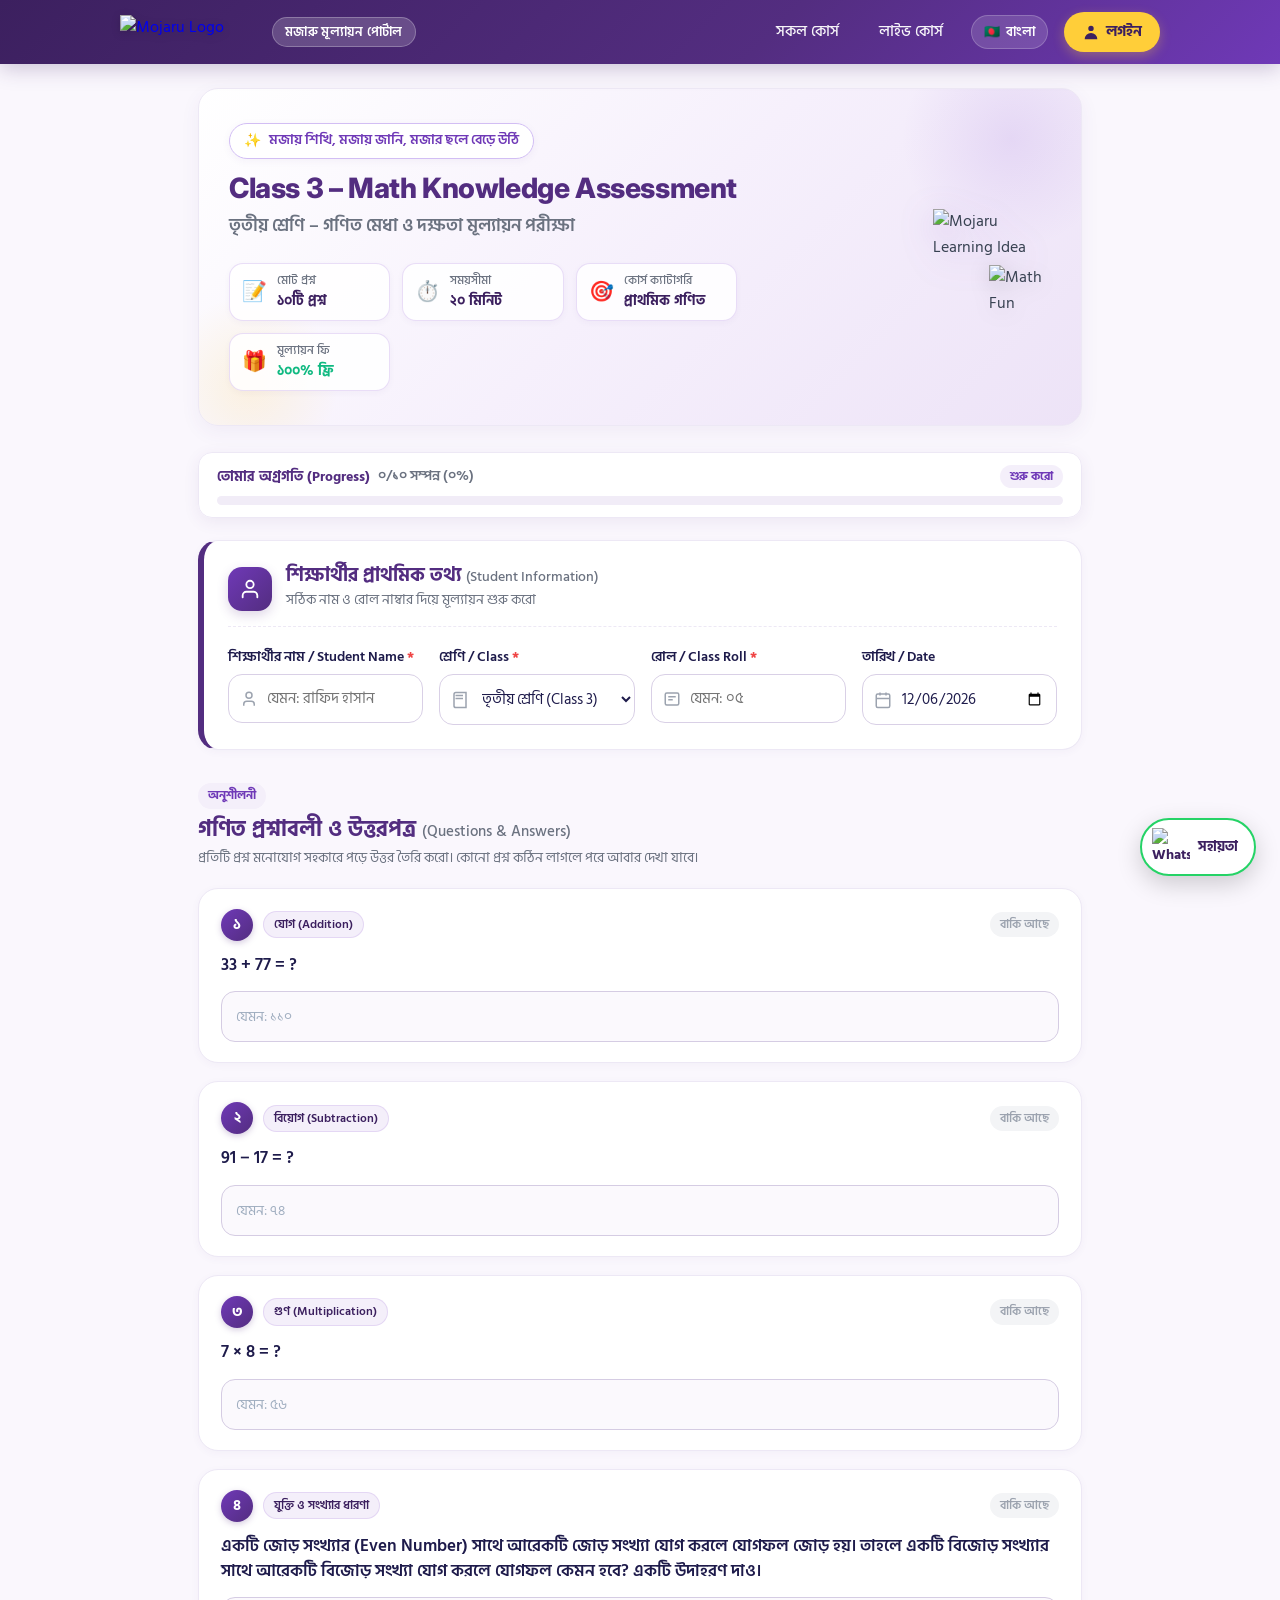
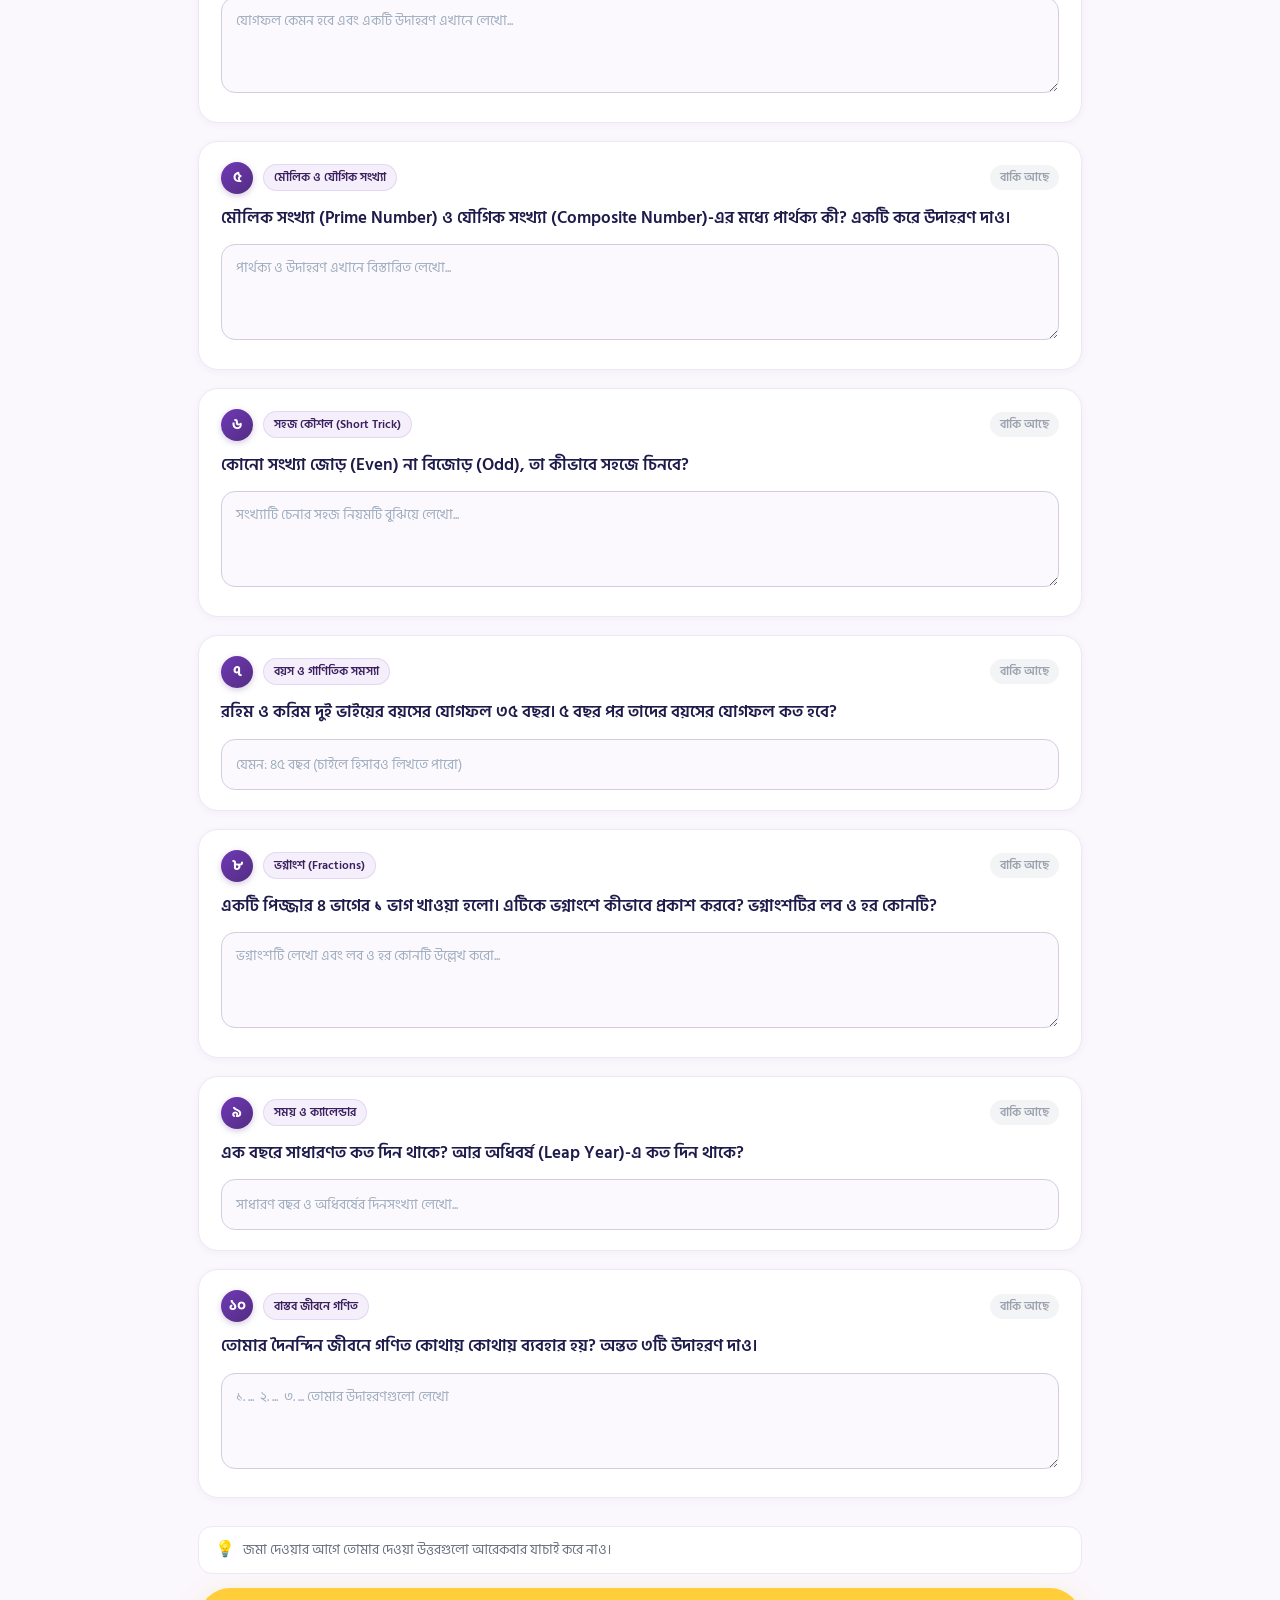
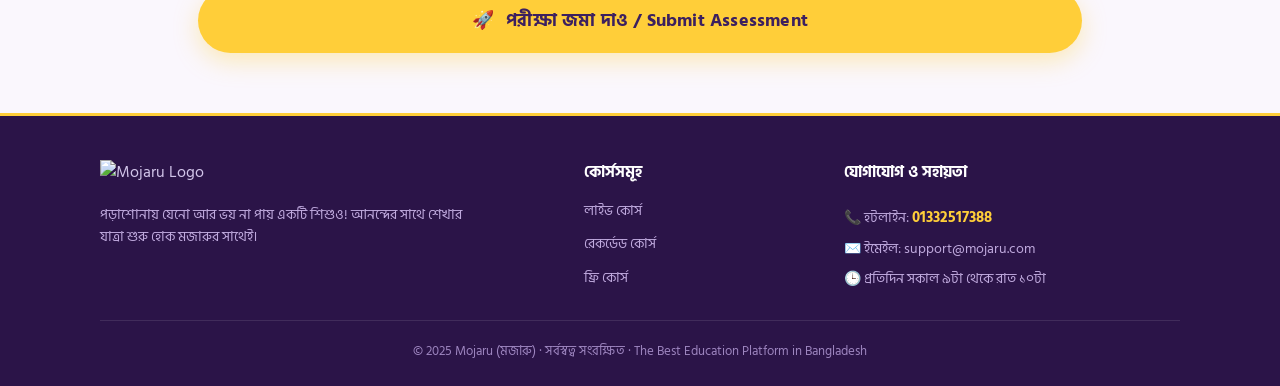
==== commit 5fdeb0d6: "fix the error" ====
--- a/index.html
+++ b/index.html
@@ -146,6 +146,23 @@
             </label>
 
             <label class="field-item">
+              <span class="field-label">শ্রেণি / Class <b class="req">*</b></span>
+              <div class="input-with-icon">
+                <svg class="field-svg" width="18" height="18" viewBox="0 0 24 24" fill="none" stroke="currentColor" stroke-width="2">
+                  <path d="M4 19.5v-15A2.5 2.5 0 0 1 6.5 2H20v20H6.5a2.5 2.5 0 0 1-2.5-2.5Z"></path>
+                  <path d="M6 6h10"></path>
+                  <path d="M6 10h10"></path>
+                </svg>
+                <select id="studentClass" name="studentClass" class="field-select" required>
+                  <option value="Class 3" selected>তৃতীয় শ্রেণি (Class 3)</option>
+                  <option value="Class 4">চতুর্থ শ্রেণি (Class 4)</option>
+                  <option value="Class 5">পঞ্চম শ্রেণি (Class 5)</option>
+                  <option value="Class 2">দ্বিতীয় শ্রেণি (Class 2)</option>
+                </select>
+              </div>
+            </label>
+
+            <label class="field-item">
               <span class="field-label">রোল / Class Roll <b class="req">*</b></span>
               <div class="input-with-icon">
                 <svg class="field-svg" width="18" height="18" viewBox="0 0 24 24" fill="none" stroke="currentColor" stroke-width="2">
@@ -228,8 +245,18 @@
           </div>
           <div class="stat-divider"></div>
           <div class="stat-item">
+            <span class="stat-label">শ্রেণি</span>
+            <strong id="statClass" class="stat-value">-</strong>
+          </div>
+          <div class="stat-divider"></div>
+          <div class="stat-item">
             <span class="stat-label">রোল</span>
             <strong id="statRoll" class="stat-value">-</strong>
+          </div>
+          <div class="stat-divider"></div>
+          <div class="stat-item">
+            <span class="stat-label">তারিখ ও সময়</span>
+            <strong id="statDate" class="stat-value">-</strong>
           </div>
           <div class="stat-divider"></div>
           <div class="stat-item">
--- a/style.css
+++ b/style.css
@@ -485,7 +485,7 @@
 
 .info-grid {
   display: grid;
-  grid-template-columns: 2fr 1fr 1fr;
+  grid-template-columns: repeat(auto-fit, minmax(185px, 1fr));
   gap: 16px;
 }
 
@@ -518,7 +518,8 @@
   pointer-events: none;
 }
 
-.input-with-icon input {
+.input-with-icon input,
+.input-with-icon select {
   width: 100%;
   padding: 11px 12px 11px 38px;
   border: 1px solid #d9d0e6;
@@ -530,7 +531,13 @@
   transition: all 0.2s ease;
 }
 
-.input-with-icon input:focus {
+.input-with-icon select {
+  cursor: pointer;
+  appearance: auto;
+}
+
+.input-with-icon input:focus,
+.input-with-icon select:focus {
   outline: none;
   border-color: var(--mojaru-purple-light);
   box-shadow: 0 0 0 3px rgba(132, 76, 209, 0.14);
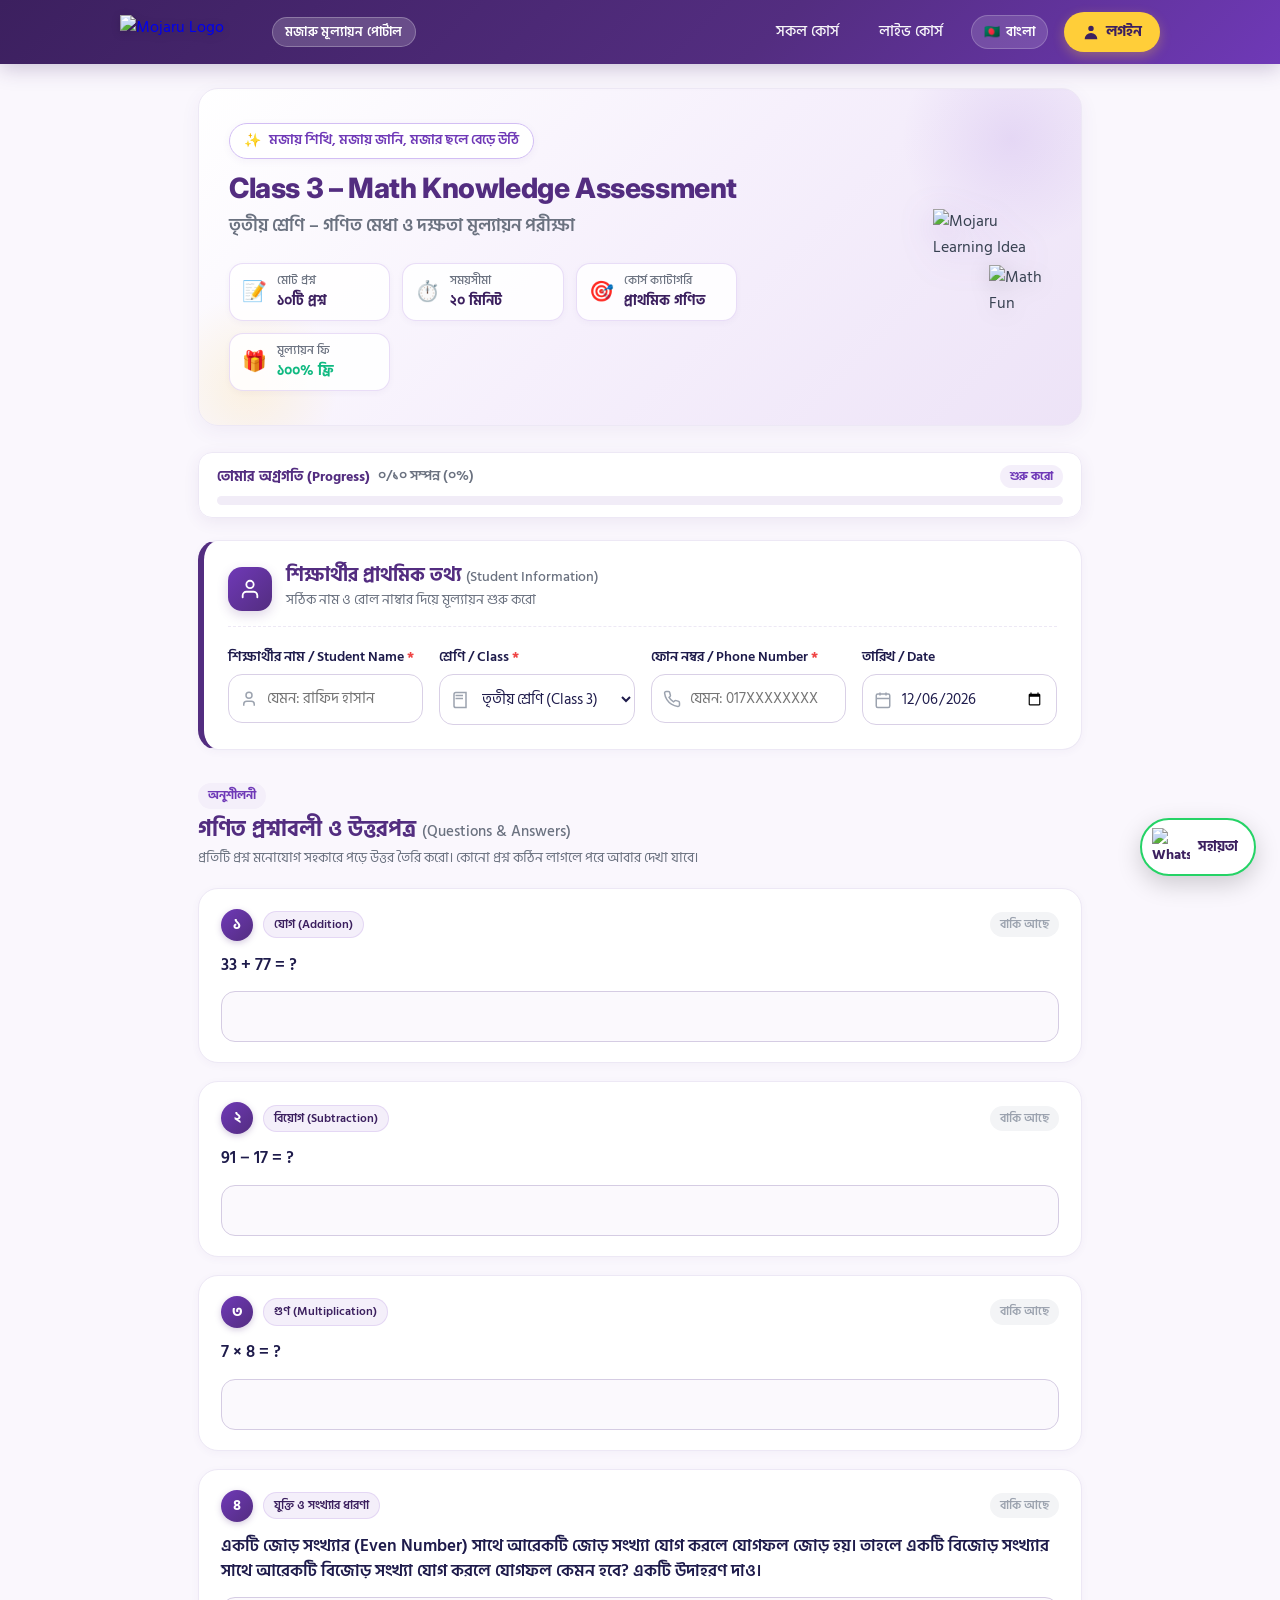
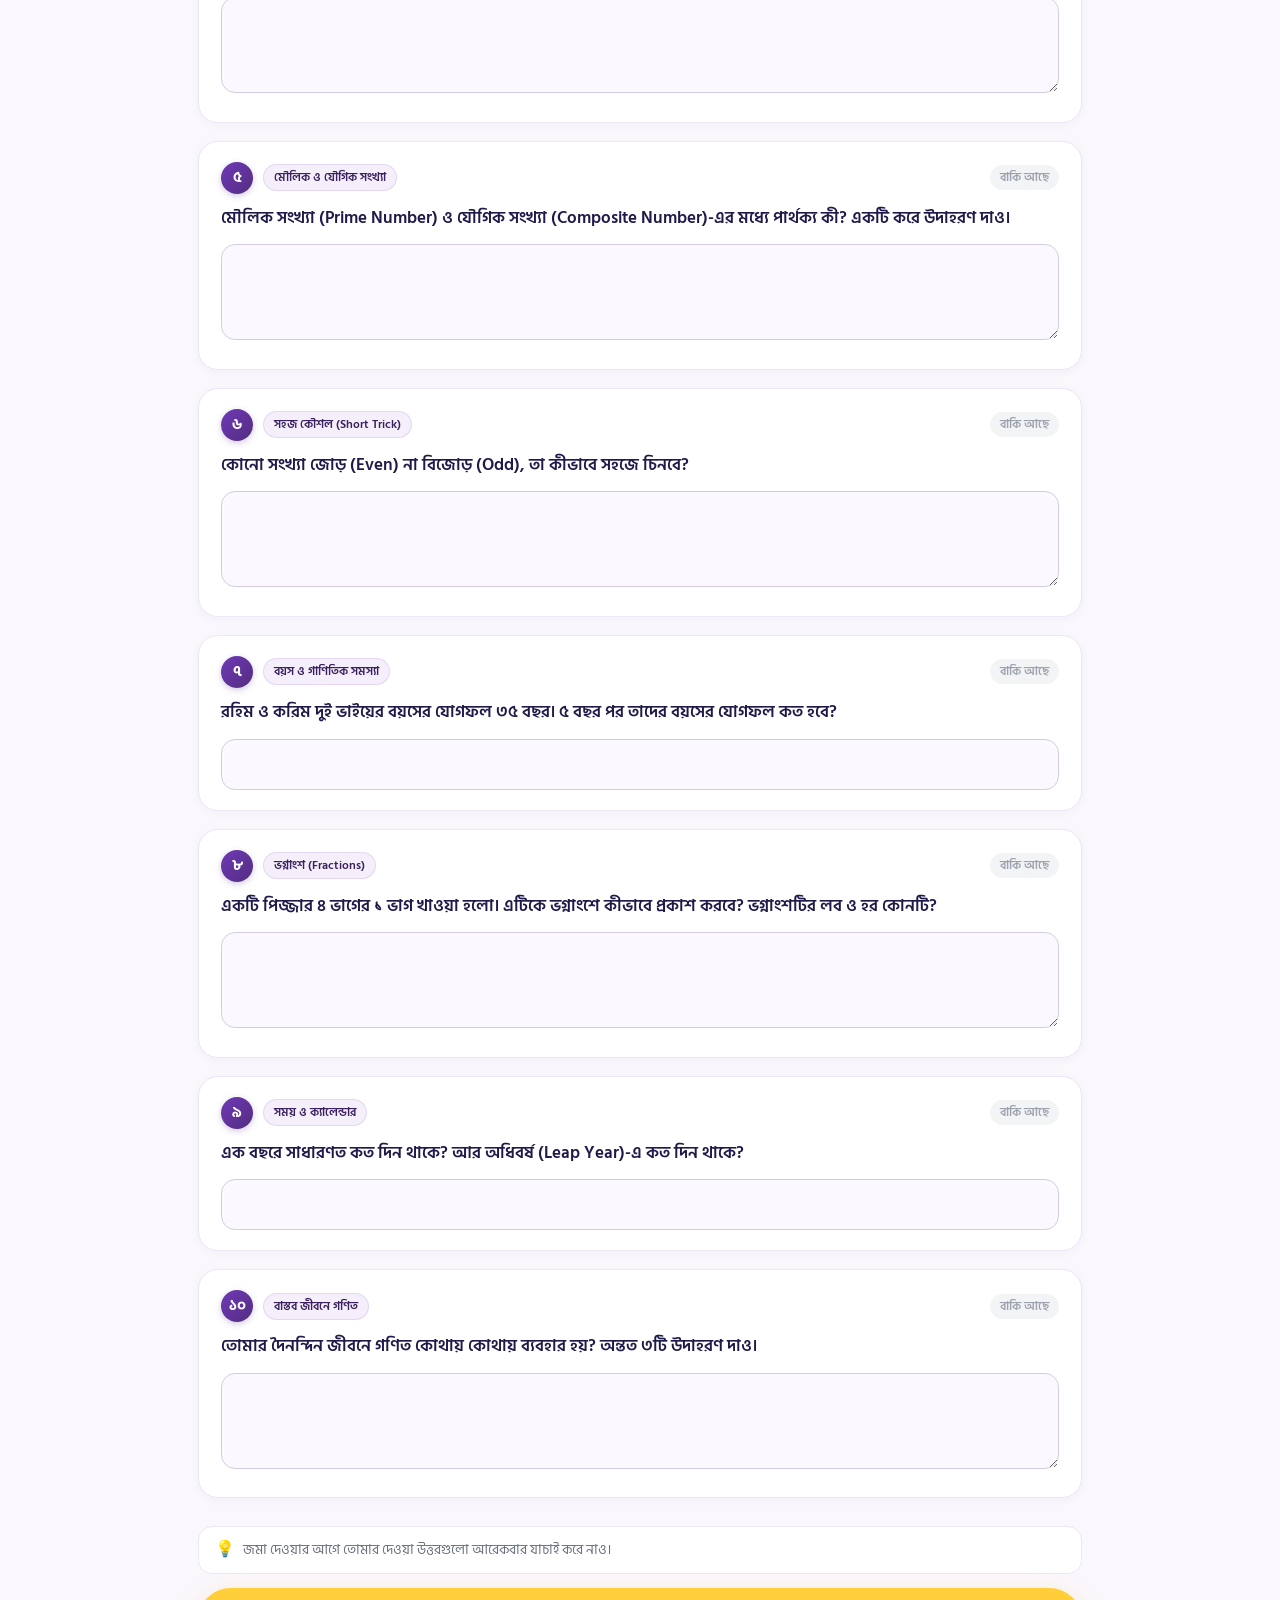
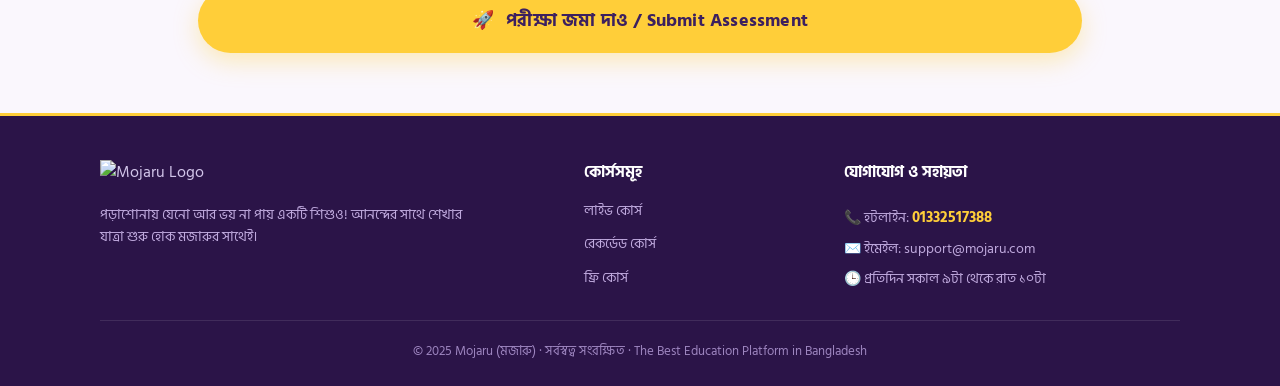
==== commit 3002ceb8: "added the admin security error fix" ====
--- a/index.html
+++ b/index.html
@@ -163,14 +163,12 @@
             </label>
 
             <label class="field-item">
-              <span class="field-label">রোল / Class Roll <b class="req">*</b></span>
+              <span class="field-label">ফোন নম্বর / Phone Number <b class="req">*</b></span>
               <div class="input-with-icon">
                 <svg class="field-svg" width="18" height="18" viewBox="0 0 24 24" fill="none" stroke="currentColor" stroke-width="2">
-                  <rect x="3" y="4" width="18" height="16" rx="2"></rect>
-                  <line x1="7" y1="9" x2="17" y2="9"></line>
-                  <line x1="7" y1="13" x2="13" y2="13"></line>
+                  <path d="M22 16.92v3a2 2 0 0 1-2.18 2 19.79 19.79 0 0 1-8.63-3.07 19.5 19.5 0 0 1-6-6 19.79 19.79 0 0 1-3.07-8.67A2 2 0 0 1 4.11 2h3a2 2 0 0 1 2 1.72 12.84 12.84 0 0 0 .7 2.81 2 2 0 0 1-.45 2.11L8.09 9.91a16 16 0 0 0 6 6l1.27-1.27a2 2 0 0 1 2.11-.45 12.84 12.84 0 0 0 2.81.7A2 2 0 0 1 22 16.92z"></path>
                 </svg>
-                <input type="text" id="roll" name="roll" inputmode="numeric" placeholder="যেমন: ০৫" required />
+                <input type="tel" id="phone" name="phone" inputmode="tel" placeholder="যেমন: 017XXXXXXXX" required />
               </div>
             </label>
 
@@ -250,8 +248,8 @@
           </div>
           <div class="stat-divider"></div>
           <div class="stat-item">
-            <span class="stat-label">রোল</span>
-            <strong id="statRoll" class="stat-value">-</strong>
+            <span class="stat-label">ফোন নম্বর</span>
+            <strong id="statPhone" class="stat-value">-</strong>
           </div>
           <div class="stat-divider"></div>
           <div class="stat-item">
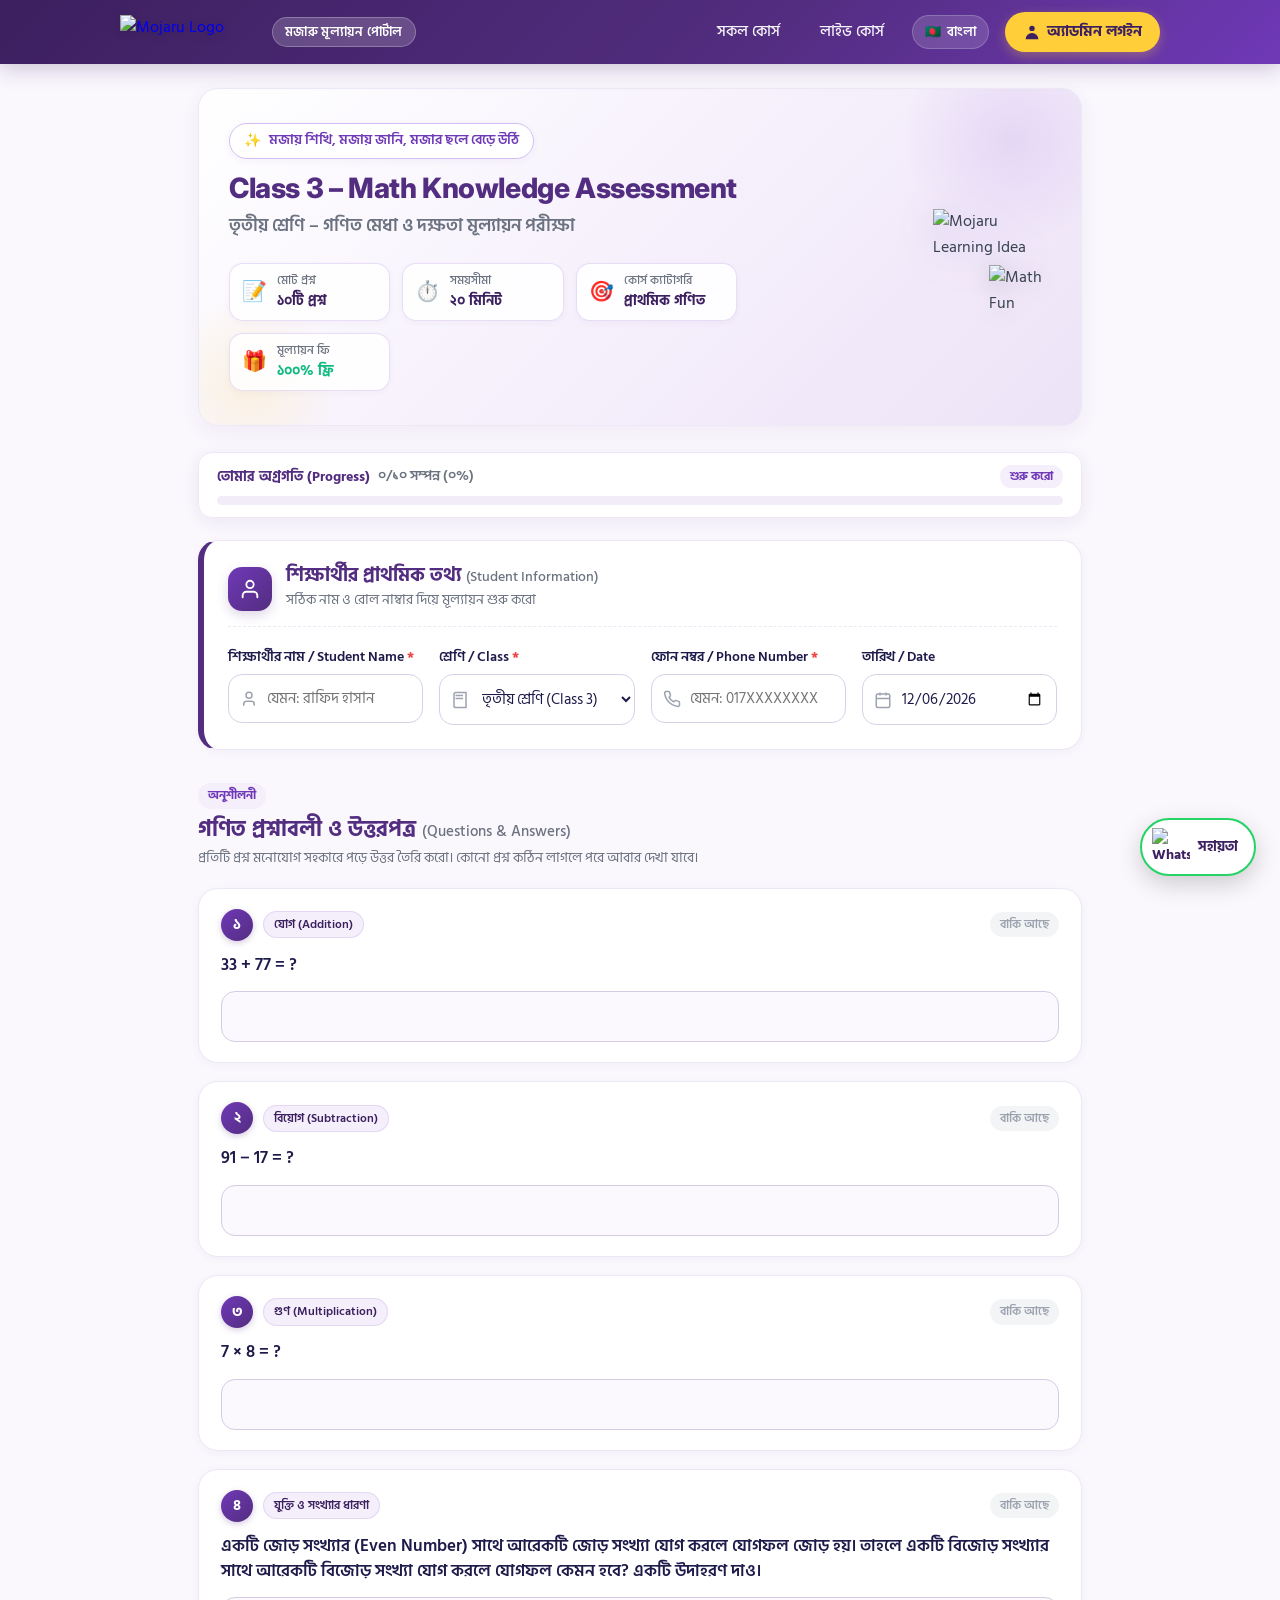
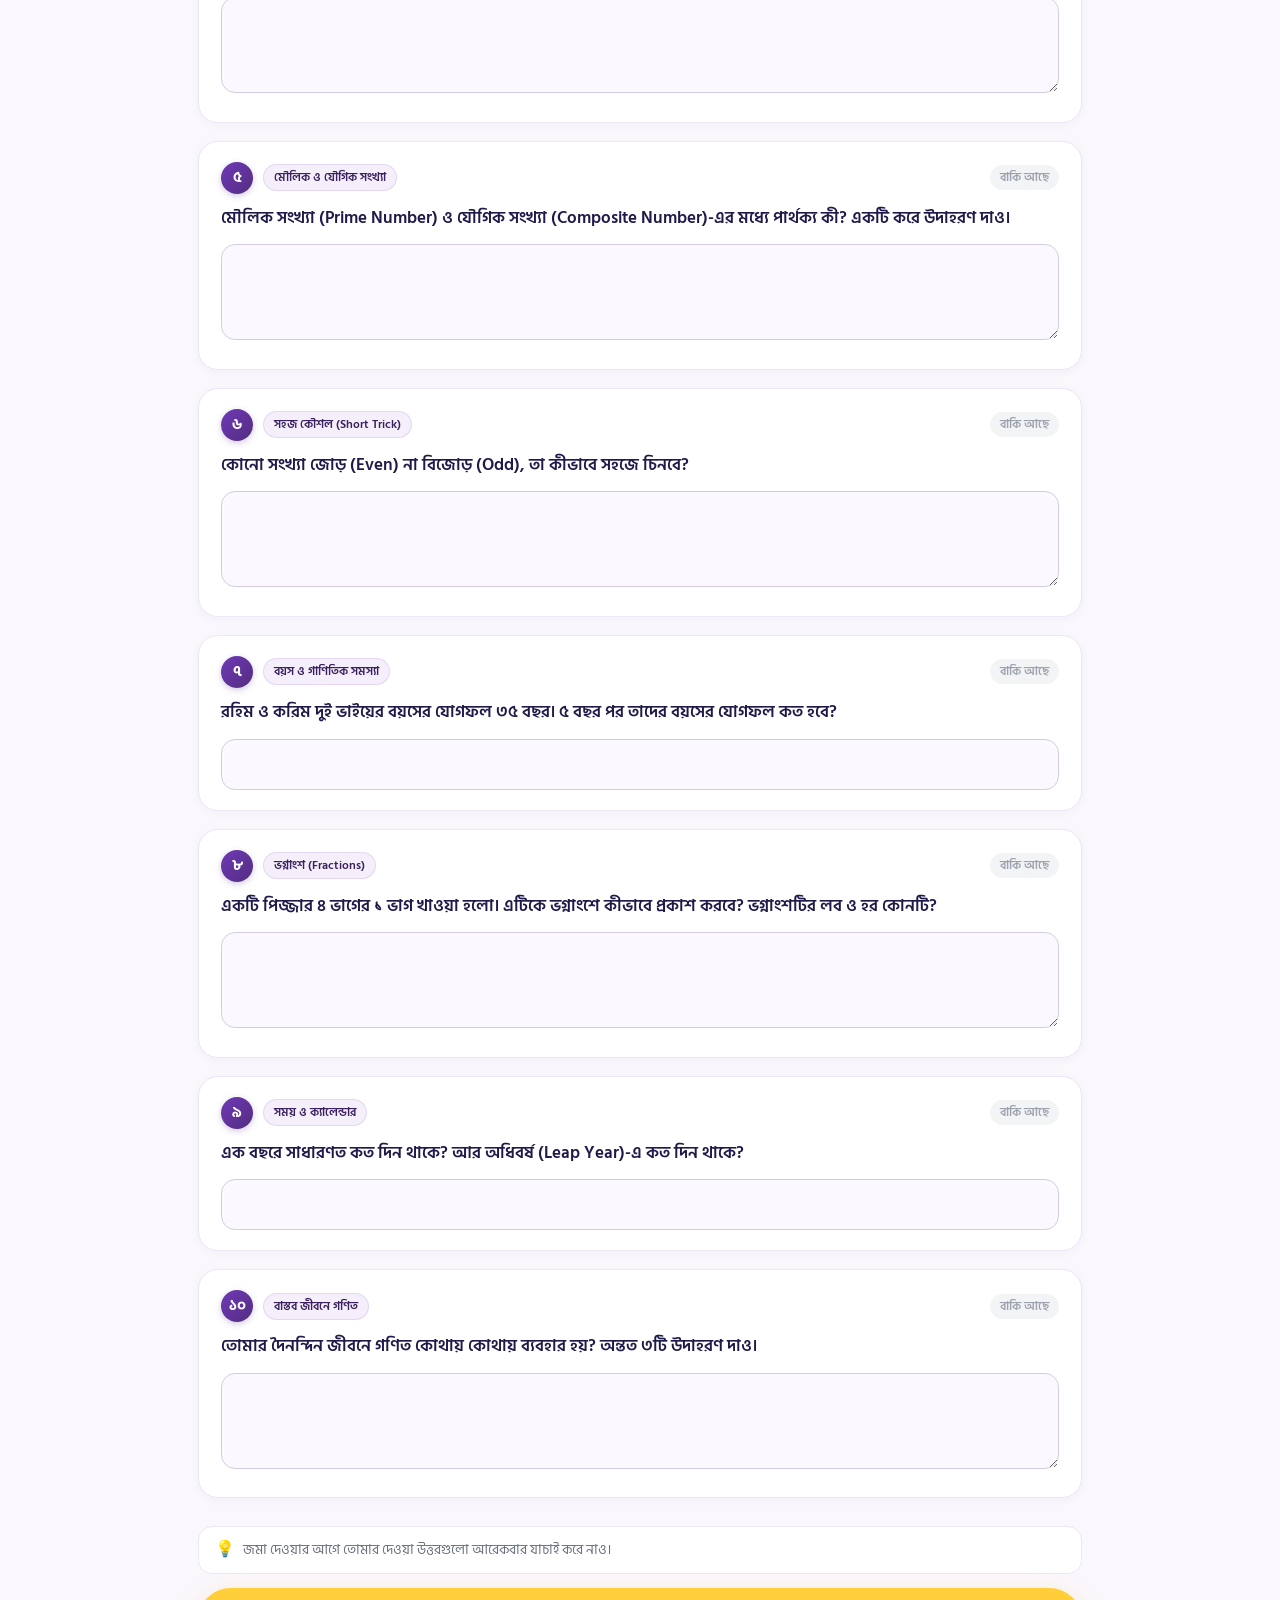
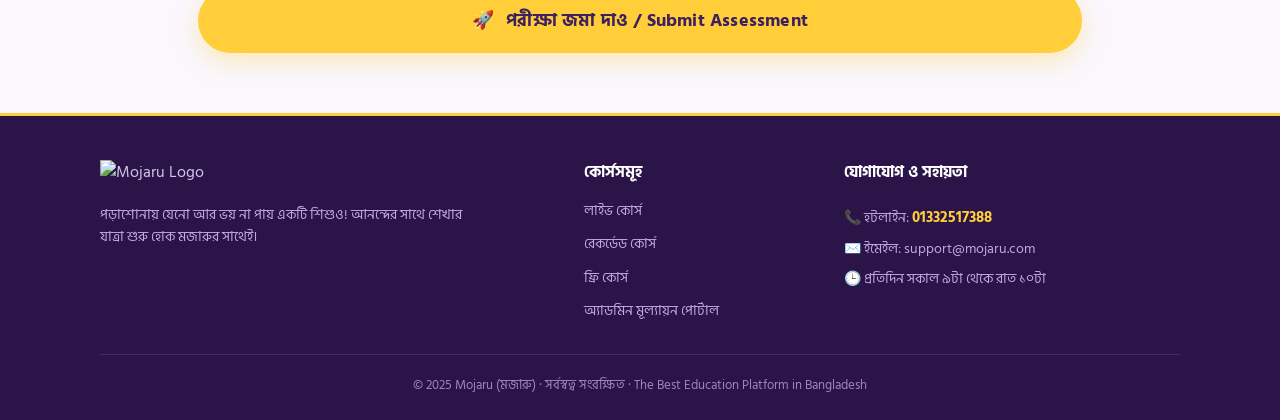
==== commit 64c94fc1: "Separate admin login and dashboard into dedicated pages (login.html and admin.html)" ====
--- a/index.html
+++ b/index.html
@@ -29,11 +29,11 @@
           <span class="flag-icon">🇧🇩</span>
           <span>বাংলা</span>
         </div>
-        <a href="https://mojaru.com/bn/login" target="_blank" rel="noopener noreferrer" class="btn-login-mojaru">
+        <a href="login.html" class="btn-login-mojaru" title="অ্যাডমিন লগইন">
           <svg width="18" height="18" viewBox="0 0 20 20" fill="currentColor">
             <path fill-rule="evenodd" d="M10 9a3 3 0 100-6 3 3 0 000 6zm-7 9a7 7 0 1114 0H3z" clip-rule="evenodd"></path>
           </svg>
-          <span>লগইন</span>
+          <span>অ্যাডমিন লগইন</span>
         </a>
       </nav>
     </div>
@@ -298,6 +298,7 @@
             <li><a href="https://mojaru.com/bn/courses/all_course?courseType=live" target="_blank" rel="noopener noreferrer">লাইভ কোর্স</a></li>
             <li><a href="https://mojaru.com/bn/courses/all_course?courseType=record" target="_blank" rel="noopener noreferrer">রেকর্ডেড কোর্স</a></li>
             <li><a href="https://mojaru.com/bn/courses/all_course?courseType=free" target="_blank" rel="noopener noreferrer">ফ্রি কোর্স</a></li>
+            <li><a href="login.html">অ্যাডমিন মূল্যায়ন পোর্টাল</a></li>
           </ul>
         </div>
 
